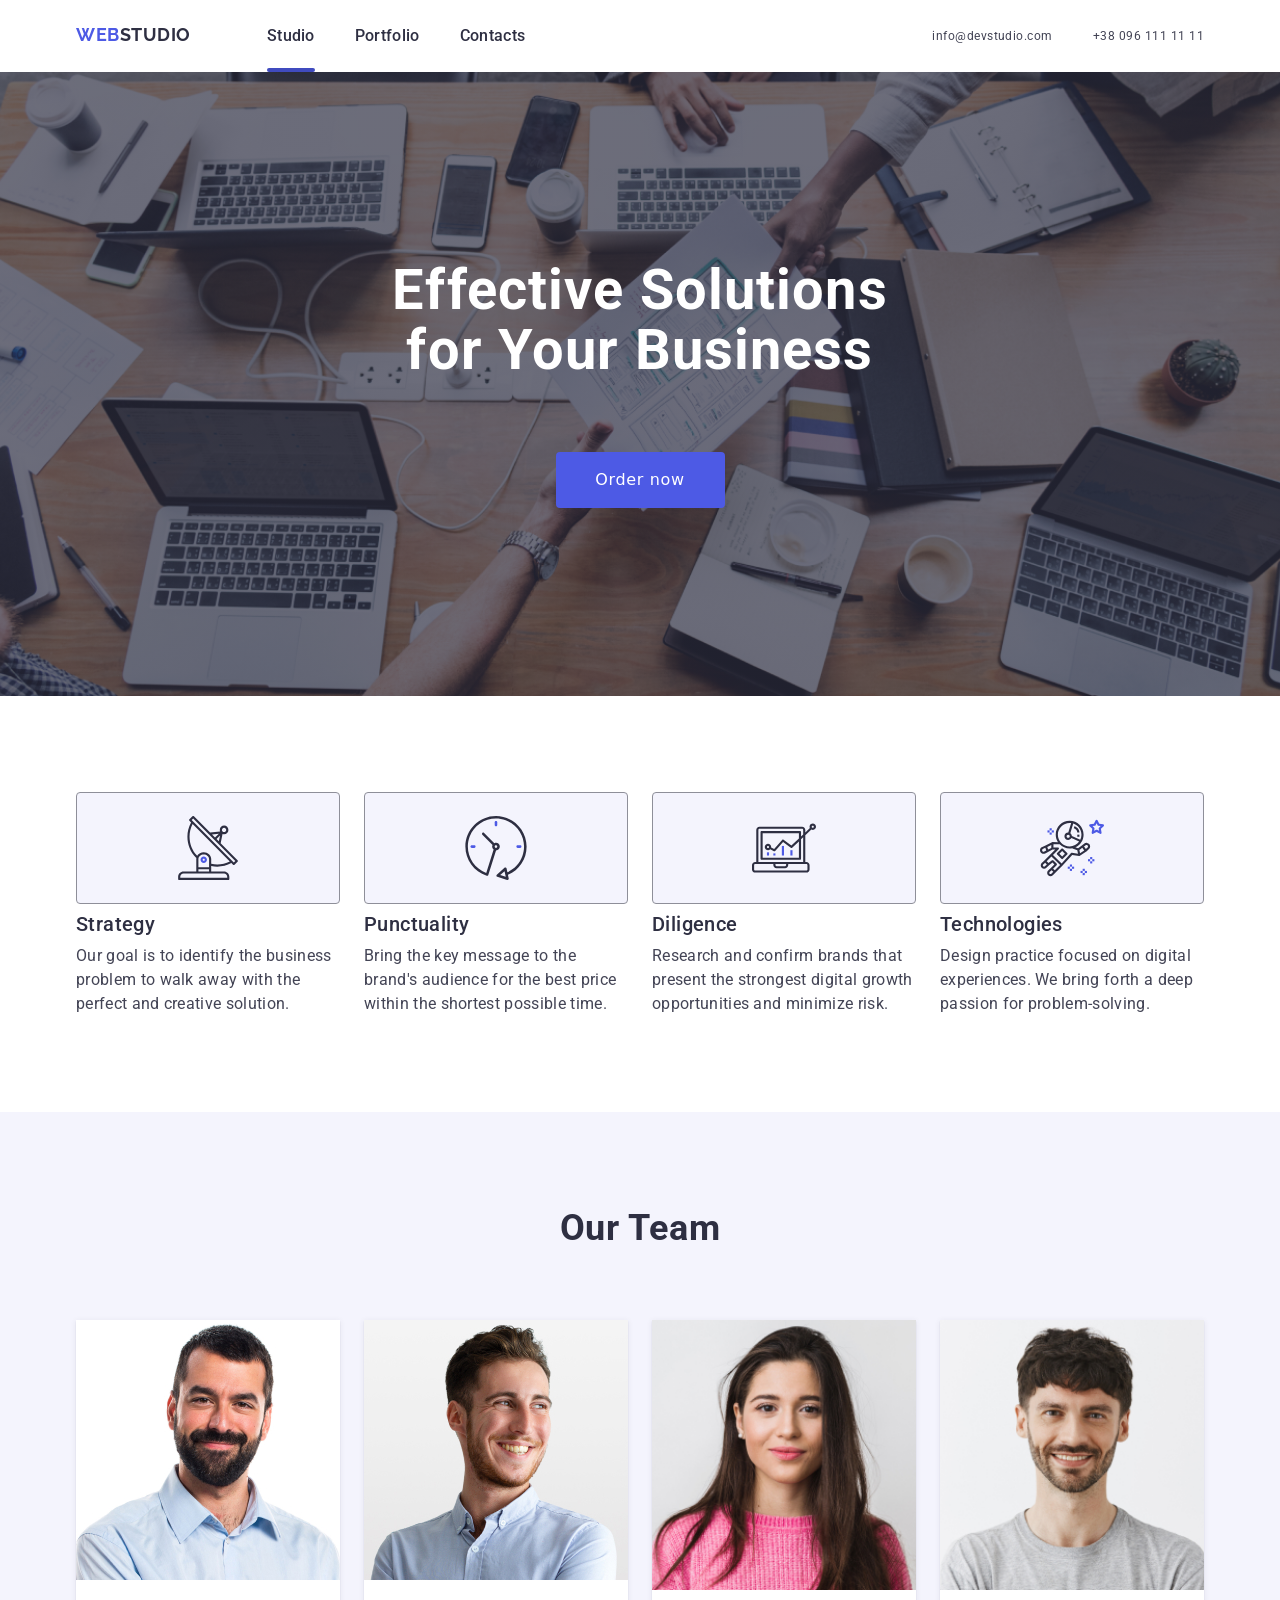
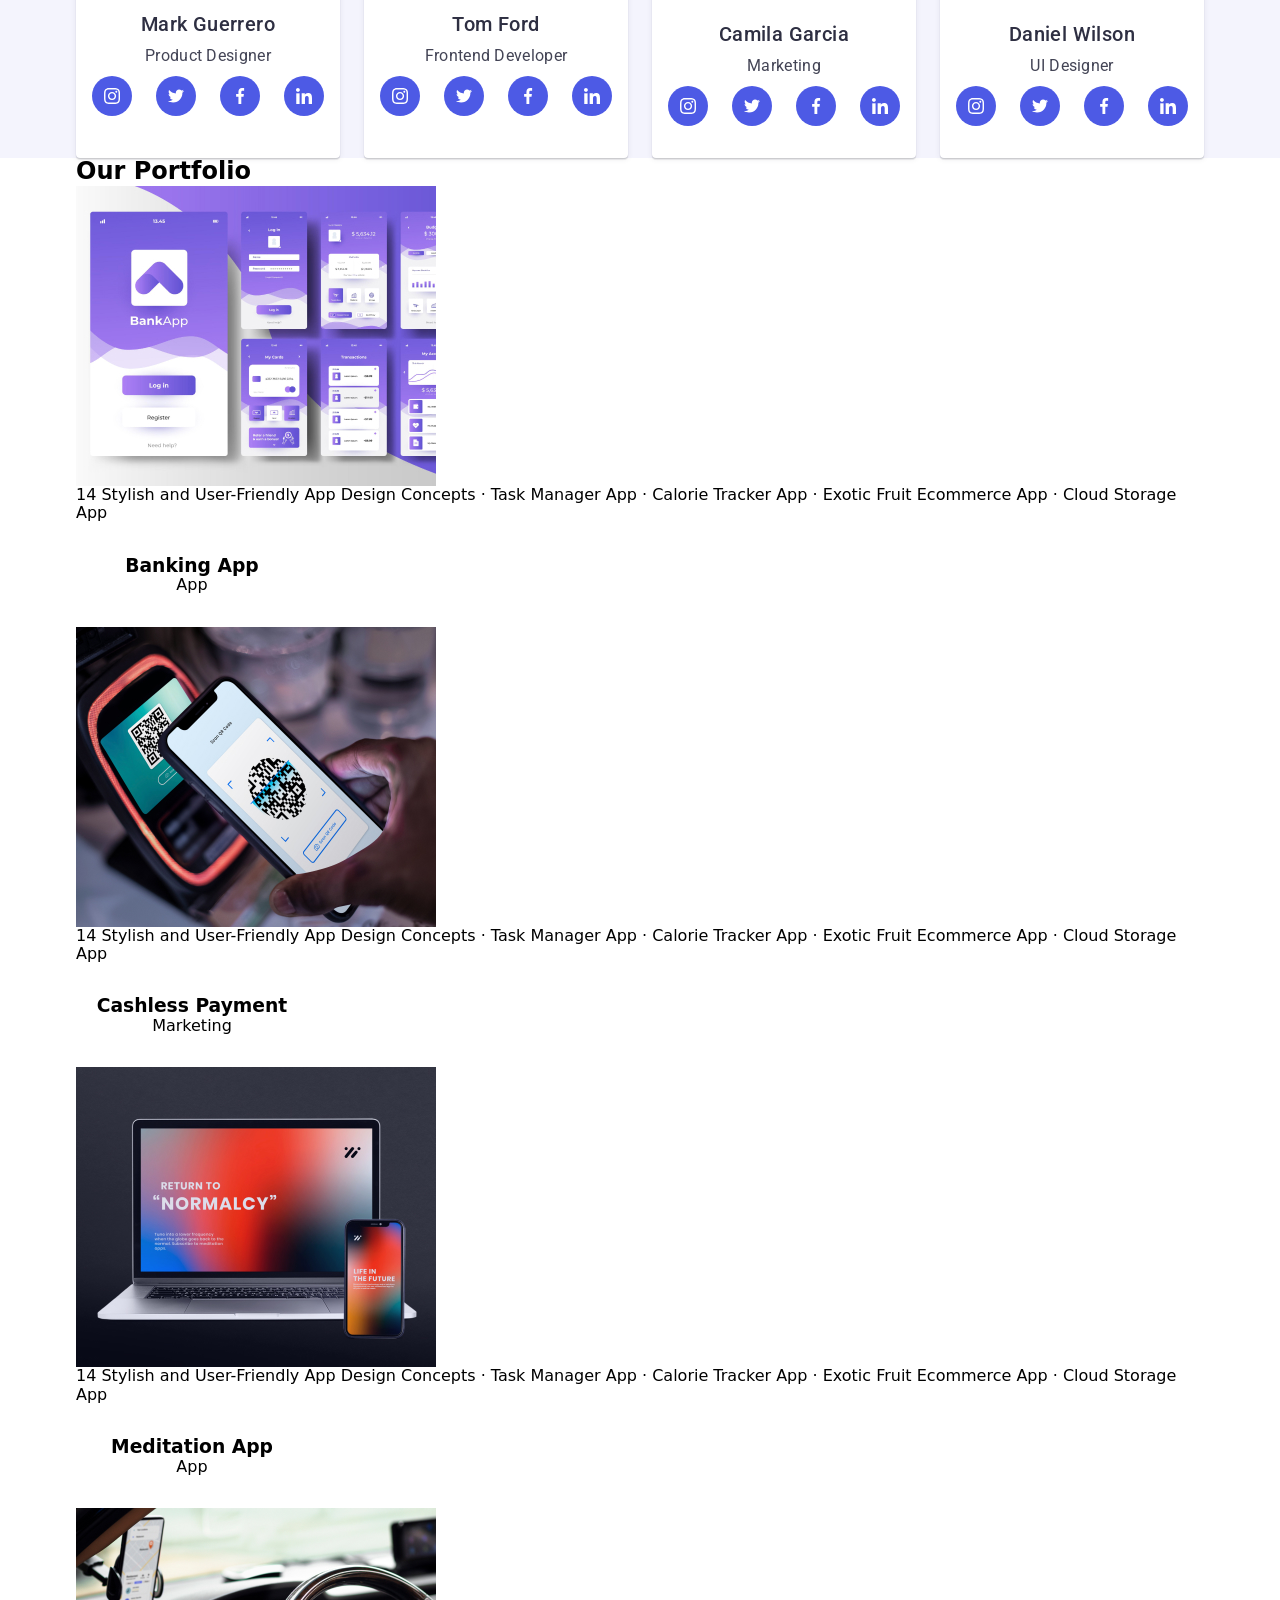
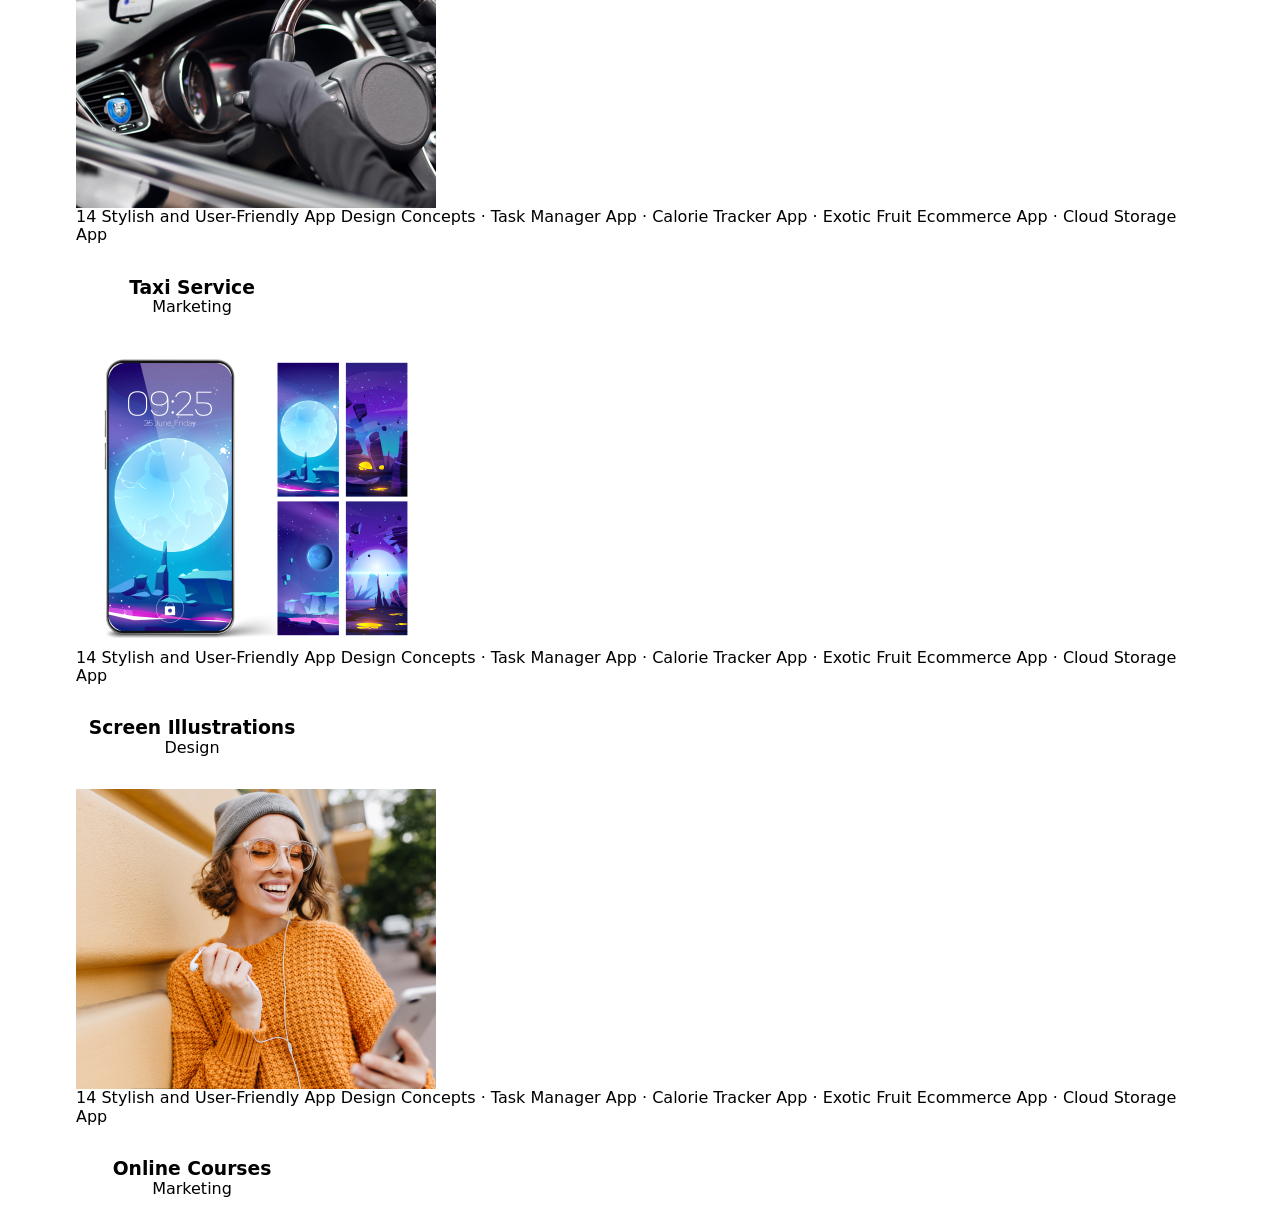
==== index.html @ 3ff7904d "progress" ====
<!DOCTYPE html>
<html lang="en">
  <head>
    <meta charset="UTF-8" />
    <meta http-equiv="X-UA-Compatible" content="IE=edge" />
    <meta name="viewport" content="width=device-width, initial-scale=1.0" />
    <link rel="preconnect" href="https://fonts.googleapis.com" />
    <link rel="preconnect" href="https://fonts.gstatic.com" crossorigin />
    <link
      href="https://fonts.googleapis.com/css2?family=Raleway:wght@700&family=Roboto:wght@400;500;700&display=swap"
      rel="stylesheet"
    />
    <link
      rel="stylesheet"
      href="https://cdnjs.cloudflare.com/ajax/libs/modern-normalize/2.0.0/modern-normalize.min.css"
      integrity="sha512-4xo8blKMVCiXpTaLzQSLSw3KFOVPWhm/TRtuPVc4WG6kUgjH6J03IBuG7JZPkcWMxJ5huwaBpOpnwYElP/m6wg=="
      crossorigin="anonymous"
      referrerpolicy="no-referrer"
    />
    <!-- Styles connect again -->
    <!-- <link rel="stylesheet" href="./css/styles.css" /> -->
    <link rel="stylesheet" href="./css/index.css" />
    <title>WebStudio</title>
  </head>
  <body>
    <!--Page's header-->

    <header class="page-header">
      <div class="container page-header-container">
        <nav class="page-nav">
          <a class="head-logo link" href="./index.html">WEB<span class="logo-head">Studio</span></a>
          <ul class="menu list">
            <li class="item"><a class="current-link link" href="./index.html">Studio</a></li>
            <li class="item text"><a class="link" href="">Portfolio</a></li>
            <li class="item"><a class="link" href="">Contacts</a></li>
          </ul>
        </nav>
        <button type="button" class="open-mobile-menu-btn" data-mobile-open>
          <svg
            class="open-mobile-menu-icon"
            width="24"
            height="24"
            aria-label="mobile menu open icon"
          >
            <use href="./images/icons/sprite.svg#icon-menu"></use>
          </svg>
        </button>
        <address class="head-address">
          <ul class="contact-list list">
            <li class="item">
              <a class="link" href="mailto:info@devstudio.com">info@devstudio.com</a>
            </li>
            <li class="item">
              <a class="link" href="tel:+380961111111">+38 096 111 11 11</a>
            </li>
          </ul>
        </address>
      </div>
    </header>

    <!-- Main-->

    <main class="main-info">
      <!--- ======================Hero & benetits section====================== -->

      <section class="hero section">
        <div class="container">
          <h1 class="hero-title">
            Effective Solutions<br />
            for Your Business
          </h1>
          <button class="hero-button button" type="button" data-modal-open>Order now</button>
        </div>
      </section>

      <!-- ======================Benefits section====================== -->

      <section class="benefits section">
        <div class="container">
          <h2 class="benefit-title visually-hidden">Benefits</h2>
          <ul class="benefits-list list">
            <li class="benefits-list-item">
              <div class="benefits-icon">
                <svg class="benefits-list-icon" width="64" height="64">
                  <use href="./images/icons/sprite.svg#icon-antenna"></use>
                </svg>
              </div>
              <h3 class="benefits-list-title">Strategy</h3>
              <p class="benefits-list-text">
                Our goal is to identify the business problem to walk away with the perfect and
                creative solution.
              </p>
            </li>
            <li class="benefits-list-item">
              <div class="benefits-icon">
                <svg class="benefits-list-icon" width="64" height="64">
                  <use href="./images/icons/sprite.svg#icon-clock"></use>
                </svg>
              </div>
              <h3 class="benefits-list-title">Punctuality</h3>
              <p class="benefits-list-text">
                Bring the key message to the brand's audience for the best price within the shortest
                possible time.
              </p>
            </li>
            <li class="benefits-list-item">
              <div class="benefits-icon">
                <svg class="benefits-list-icon" width="64" height="64">
                  <use href="./images/icons/sprite.svg#icon-diagram"></use>
                </svg>
              </div>
              <h3 class="benefits-list-title">Diligence</h3>
              <p class="benefits-list-text">
                Research and confirm brands that present the strongest digital growth opportunities
                and minimize risk.
              </p>
            </li>
            <li class="benefits-list-item">
              <div class="benefits-icon">
                <svg class="benefits-list-icon" width="64" height="64">
                  <use href="./images/icons/sprite.svg#icon-astronaut"></use>
                </svg>
              </div>
              <h3 class="benefits-list-title">Technologies</h3>
              <p class="benefits-list-text">
                Design practice focused on digital experiences. We bring forth a deep passion for
                problem-solving.
              </p>
            </li>
          </ul>
        </div>
      </section>

      <!-- ======================Team section====================== -->

      <section class="team section">
        <div class="container">
          <h2 class="team-title">Our Team</h2>
          <ul class="team-list list">
            <li class="team-member">
              <img
                class="member-picture"
                srcset="
                  ./images/employees/product-designer@1x.jpg 1x,
                  ./images/employees/product-designer@2x.jpg 2x
                "
                alt="Product Designer"
                width="264"
                height="260"
              />
              <div class="discription">
                <h3 class="team-members-name">Mark Guerrero</h3>
                <p class="team-member-text">Product Designer</p>
                <ul class="social-list list">
                  <li>
                    <a
                      href="#"
                      class="social-link link"
                      target="_blank"
                      rel="noopener noreferrer nofollow"
                      aria-label="link instagram"
                    >
                      <svg class="team-list-icon" width="16" height="16">
                        <use href="./images/icons/sprite.svg#icon-instagram"></use>
                      </svg>
                    </a>
                  </li>
                  <li>
                    <a
                      href="#"
                      class="social-link link"
                      target="_blank"
                      rel="noopener noreferrer nofollow"
                      aria-label="link instagram"
                    >
                      <svg class="team-list-icon" width="16" height="16">
                        <use href="./images/icons/sprite.svg#icon-twitter"></use>
                      </svg>
                    </a>
                  </li>
                  <li>
                    <a
                      href="#"
                      class="social-link link"
                      target="_blank"
                      rel="noopener noreferrer nofollow"
                      aria-label="link instagram"
                    >
                      <svg class="team-list-icon" width="16" height="16">
                        <use href="./images/icons/sprite.svg#icon-facebook"></use>
                      </svg>
                    </a>
                  </li>
                  <li>
                    <a
                      href="#"
                      class="social-link link"
                      target="_blank"
                      rel="noopener noreferrer nofollow"
                      aria-label="link instagram"
                    >
                      <svg class="team-list-icon" width="16" height="16">
                        <use href="./images/icons/sprite.svg#icon-linkedin"></use>
                      </svg>
                    </a>
                  </li>
                </ul>
              </div>
            </li>
            <li class="team-member">
              <img
                class="member-picture"
                srcset="
                  ./images/employees/frontend-developer@1x.jpg 1x,
                  ./images/employees/frontend-developer@2x.jpg 2x
                "
                alt="Frontend Developer"
                width="264"
                height="260"
              />
              <div class="discription">
                <h3 class="team-members-name">Tom Ford</h3>
                <p class="team-member-text">Frontend Developer</p>
                <ul class="social-list list">
                  <li>
                    <a
                      href="#"
                      class="social-link link"
                      target="_blank"
                      rel="noopener noreferrer nofollow"
                      aria-label="link instagram"
                    >
                      <svg class="team-list-icon" width="16" height="16">
                        <use href="./images/icons/sprite.svg#icon-instagram"></use>
                      </svg>
                    </a>
                  </li>
                  <li>
                    <a
                      href="#"
                      class="social-link link"
                      target="_blank"
                      rel="noopener noreferrer nofollow"
                      aria-label="link instagram"
                    >
                      <svg class="team-list-icon" width="16" height="16">
                        <use href="./images/icons/sprite.svg#icon-twitter"></use>
                      </svg>
                    </a>
                  </li>
                  <li>
                    <a
                      href="#"
                      class="social-link link"
                      target="_blank"
                      rel="noopener noreferrer nofollow"
                      aria-label="link instagram"
                    >
                      <svg class="team-list-icon" width="16" height="16">
                        <use href="./images/icons/sprite.svg#icon-facebook"></use>
                      </svg>
                    </a>
                  </li>
                  <li>
                    <a
                      href="#"
                      class="social-link link"
                      target="_blank"
                      rel="noopener noreferrer nofollow"
                      aria-label="link instagram"
                    >
                      <svg class="team-list-icon" width="16" height="16">
                        <use href="./images/icons/sprite.svg#icon-linkedin"></use>
                      </svg>
                    </a>
                  </li>
                </ul>
              </div>
            </li>
            <li class="team-member">
              <img
                class="member-picture"
                srcset="
                  ./images/employees/marketing@1x.jpg 1x,
                  ./images/employees/marketing@2x.jpg 2x
                "
                alt="Marketing"
                width="264"
                height="270"
              />
              <div class="discription">
                <h3 class="team-members-name">Camila Garcia</h3>
                <p class="team-member-text">Marketing</p>
                <ul class="social-list list">
                  <li>
                    <a
                      href="#"
                      class="social-link link"
                      target="_blank"
                      rel="noopener noreferrer nofollow"
                      aria-label="link instagram"
                    >
                      <svg class="team-list-icon" width="16" height="16">
                        <use href="./images/icons/sprite.svg#icon-instagram"></use>
                      </svg>
                    </a>
                  </li>
                  <li>
                    <a
                      href="#"
                      class="social-link link"
                      target="_blank"
                      rel="noopener noreferrer nofollow"
                      aria-label="link instagram"
                    >
                      <svg class="team-list-icon" width="16" height="16">
                        <use href="./images/icons/sprite.svg#icon-twitter"></use>
                      </svg>
                    </a>
                  </li>
                  <li>
                    <a
                      href="#"
                      class="social-link link"
                      target="_blank"
                      rel="noopener noreferrer nofollow"
                      aria-label="link instagram"
                    >
                      <svg class="team-list-icon" width="16" height="16">
                        <use href="./images/icons/sprite.svg#icon-facebook"></use>
                      </svg>
                    </a>
                  </li>
                  <li>
                    <a
                      href="#"
                      class="social-link link"
                      target="_blank"
                      rel="noopener noreferrer nofollow"
                      aria-label="link instagram"
                    >
                      <svg class="team-list-icon" width="16" height="16">
                        <use href="./images/icons/sprite.svg#icon-linkedin"></use>
                      </svg>
                    </a>
                  </li>
                </ul>
              </div>
            </li>
            <li class="team-member">
              <img
                class="member-picture"
                srcset="
                  ./images/employees/ui-designer@1x.jpg 1x,
                  ./images/employees/ui-designer@2x.jpg 2x
                "
                alt="UI Designer"
                width="264"
                height="270"
              />
              <div class="discription">
                <h3 class="team-members-name">Daniel Wilson</h3>
                <p class="team-member-text">UI Designer</p>
                <ul class="social-list list">
                  <li>
                    <a
                      href="#"
                      class="social-link link"
                      target="_blank"
                      rel="noopener noreferrer nofollow"
                      aria-label="link instagram"
                    >
                      <svg class="team-list-icon" width="16" height="16">
                        <use href="./images/icons/sprite.svg#icon-instagram"></use>
                      </svg>
                    </a>
                  </li>
                  <li>
                    <a
                      href="#"
                      class="social-link link"
                      target="_blank"
                      rel="noopener noreferrer nofollow"
                      aria-label="link instagram"
                    >
                      <svg class="team-list-icon" width="16" height="16">
                        <use href="./images/icons/sprite.svg#icon-twitter"></use>
                      </svg>
                    </a>
                  </li>
                  <li>
                    <a
                      href="#"
                      class="social-link link"
                      target="_blank"
                      rel="noopener noreferrer nofollow"
                      aria-label="link instagram"
                    >
                      <svg class="team-list-icon" width="16" height="16">
                        <use href="./images/icons/sprite.svg#icon-facebook"></use>
                      </svg>
                    </a>
                  </li>
                  <li>
                    <a
                      href="#"
                      class="social-link link"
                      target="_blank"
                      rel="noopener noreferrer nofollow"
                      aria-label="link instagram"
                    >
                      <svg class="team-list-icon" width="16" height="16">
                        <use href="./images/icons/sprite.svg#icon-linkedin"></use>
                      </svg>
                    </a>
                  </li>
                </ul>
              </div>
            </li>
          </ul>
        </div>
      </section>

      <!-- ======================Portfolio section====================== -->

      <section class="portfolio section">
        <div class="container">
          <h2 class="portfolio-title">Our Portfolio</h2>
          <ul class="portfolio-list list">
            <li class="portfolio-list-item">
              <div class="thumb-overlay">
                <img
                  class="portfolio-picture"
                  src="./images/services/banking-app.jpg"
                  srcset="
                    ./images/services/desktop/banking-app-desktop.jpg    360w,
                    ./images/services/desktop/banking-app-desktop@2x.jpg 720w,
                    ./images/services/tablet/banking-app-tablet.jpg      356w,
                    ./images/services/tablet/banking-app-tablet@2x.jpg   712w,
                    ./images/services/mobile/banking-app-mob.jpg         288w,
                    ./images/services/mobile/banking-app-mob@2x.jpg      576w
                  "
                  sizes="(min-width: 1158px) 360px, (min-width: 768px) 356px,  (max-width: 767px) 288px"
                  alt="Banking App"
                />
                <p class="overlay">
                  14 Stylish and User-Friendly App Design Concepts · Task Manager App · Calorie
                  Tracker App · Exotic Fruit Ecommerce App · Cloud Storage App
                </p>
              </div>
              <div class="discription">
                <h3 class="portfolio-name">Banking App</h3>
                <p class="portfolio-text">App</p>
              </div>
            </li>
            <li class="portfolio-list-item">
              <div class="thumb-overlay">
                <img
                  class="portfolio-picture"
                  src="./images/services/cashless-payment.jpg"
                  srcset="
                    ./images/services/desktop/cashless-payment-desktop.jpg    360w,
                    ./images/services/desktop/cashless-payment-desktop@2x.jpg 720w,
                    ./images/services/tablet/cashless-payment-tablet.jpg      356w,
                    ./images/services/tablet/cashless-payment-tablet@2x.jpg   712w,
                    ./images/services/mobile/cashless-payment-mob.jpg         288w,
                    ./images/services/mobile/cashless-payment-mob@2x.jpg      576w
                  "
                  sizes="(min-width: 1158px) 360px, (min-width: 768px) 356px,  (max-width: 767px) 288px"
                  alt="Cashless payment"
                />
                <p class="overlay">
                  14 Stylish and User-Friendly App Design Concepts · Task Manager App · Calorie
                  Tracker App · Exotic Fruit Ecommerce App · Cloud Storage App
                </p>
              </div>
              <div class="discription">
                <h3 class="portfolio-name">Cashless Payment</h3>
                <p class="portfolio-text">Marketing</p>
              </div>
            </li>
            <li class="portfolio-list-item">
              <div class="thumb-overlay">
                <img
                  class="portfolio-picture"
                  src="./images/services/meditation-app.jpg"
                  srcset="
                    ./images/services/desktop/meditation-app-desktop.jpg    360w,
                    ./images/services/desktop/meditation-app-desktop@2x.jpg 720w,
                    ./images/services/tablet/meditation-app-tablet.jpg      356w,
                    ./images/services/tablet/meditation-app-tablet@2x.jpg   712w,
                    ./images/services/mobile/meditation-app-mob.jpg         288w,
                    ./images/services/mobile/meditation-app-mob@2x.jpg      576w
                  "
                  sizes="(min-width: 1158px) 360px, (min-width: 768px) 356px,  (max-width: 767px) 288px"
                  alt="Meditation App"
                />
                <p class="overlay">
                  14 Stylish and User-Friendly App Design Concepts · Task Manager App · Calorie
                  Tracker App · Exotic Fruit Ecommerce App · Cloud Storage App
                </p>
              </div>
              <div class="discription">
                <h3 class="portfolio-name">Meditation App</h3>
                <p class="portfolio-text">App</p>
              </div>
            </li>
            <li class="portfolio-list-item">
              <div class="thumb-overlay">
                <img
                  class="portfolio-picture"
                  src="./images/services/taxi-service.jpg"
                  srcset="
                    ./images/services/desktop/taxi-service-desktop.jpg    360w,
                    ./images/services/desktop/taxi-service-desktop@2x.jpg 720w,
                    ./images/services/tablet/taxi-service-tablet.jpg      356w,
                    ./images/services/tablet/taxi-service-tablet@2x.jpg   712w,
                    ./images/services/mobile/taxi-service-mob.jpg         288w,
                    ./images/services/mobile/taxi-service-mob@2x.jpg      576w
                  "
                  sizes="(min-width: 1158px) 360px, (min-width: 768px) 356px,  (max-width: 767px) 288px"
                  alt="Taxi service"
                />
                <p class="overlay">
                  14 Stylish and User-Friendly App Design Concepts · Task Manager App · Calorie
                  Tracker App · Exotic Fruit Ecommerce App · Cloud Storage App
                </p>
              </div>
              <div class="discription">
                <h3 class="portfolio-name">Taxi Service</h3>
                <p class="portfolio-text">Marketing</p>
              </div>
            </li>
            <li class="portfolio-list-item">
              <div class="thumb-overlay">
                <img
                  class="portfolio-picture"
                  src="./images/services/screen-illustration.jpg"
                  srcset="
                    ./images/services/desktop/screen-illustration-desktop.jpg    360w,
                    ./images/services/desktop/screen-illustration-desktop@2x.jpg 720w,
                    ./images/services/tablet/screen-illustration-tablet.jpg      356w,
                    ./images/services/tablet/screen-illustration-tablet@2x.jpg   712w,
                    ./images/services/mobile/screen-illustration-mob.jpg         288w,
                    ./images/services/mobile/screen-illustration-mob@2x.jpg      576w
                  "
                  sizes="(min-width: 1158px) 360px, (min-width: 768px) 356px,  (max-width: 767px) 288px"
                  alt="Screen illustration"
                />
                <p class="overlay">
                  14 Stylish and User-Friendly App Design Concepts · Task Manager App · Calorie
                  Tracker App · Exotic Fruit Ecommerce App · Cloud Storage App
                </p>
              </div>
              <div class="discription">
                <h3 class="portfolio-name">Screen Illustrations</h3>
                <p class="portfolio-text">Design</p>
              </div>
            </li>
            <li class="portfolio-list-item">
              <div class="thumb-overlay">
                <img
                  class="portfolio-picture"
                  src="./images/services/online-courses.jpg"
                  srcset="
                    ./images/services/desktop/online-courses-desktop.jpg    360w,
                    ./images/services/desktop/online-courses-desktop@2x.jpg 720w,
                    ./images/services/tablet/online-courses-tablet.jpg      356w,
                    ./images/services/tablet/online-courses-tablet@2x.jpg   712w,
                    ./images/services/mobile/online-courses-mob.jpg         288w,
                    ./images/services/mobile/online-courses-mob@2x.jpg      576w
                  "
                  sizes="(min-width: 1158px) 360px, (min-width: 768px) 356px,  (max-width: 767px) 288px"
                  alt="Online courses"
                />
                <p class="overlay">
                  14 Stylish and User-Friendly App Design Concepts · Task Manager App · Calorie
                  Tracker App · Exotic Fruit Ecommerce App · Cloud Storage App
                </p>
              </div>
              <div class="discription">
                <h3 class="portfolio-name">Online Courses</h3>
                <p class="portfolio-text">Marketing</p>
              </div>
            </li>
          </ul>
        </div>
      </section>
    </main>

    <!-- ====================== Footer ======================-->
    <!-- 
    <footer class="page-footer">
      <div class="container">
        <div class="footer-container">
          <div class="footer-info">
            <a class="foot-logo link" href="./index.html"
              >WEB<span class="logo-part">Studio</span></a
            >
            <p class="foot-text">
              Increase the flow of customers and sales for your business with digital marketing &
              growth solutions.
            </p>
          </div>
          <div class="social-footer">
            <h2 class="social-footer-titel">Social media</h2>
            <ul class="social-list-footer list">
              <li>
                <a
                  href="#"
                  class="social-link link"
                  target="_blank"
                  rel="noopener noreferrer nofollow"
                  aria-label="link instagram"
                >
                  <svg class="team-list-icon" width="24" height="24">
                    <use href="./images/icons/sprite.svg#icon-instagram"></use>
                  </svg>
                </a>
              </li>
              <li>
                <a
                  href="#"
                  class="social-link link"
                  target="_blank"
                  rel="noopener noreferrer nofollow"
                  aria-label="link instagram"
                >
                  <svg class="team-list-icon" width="24" height="24">
                    <use href="./images/icons/sprite.svg#icon-twitter"></use>
                  </svg>
                </a>
              </li>
              <li>
                <a
                  href="#"
                  class="social-link link"
                  target="_blank"
                  rel="noopener noreferrer nofollow"
                  aria-label="link instagram"
                >
                  <svg class="team-list-icon" width="24" height="24">
                    <use href="./images/icons/sprite.svg#icon-facebook"></use>
                  </svg>
                </a>
              </li>
              <li>
                <a
                  href="#"
                  class="social-link link"
                  target="_blank"
                  rel="noopener noreferrer nofollow"
                  aria-label="link instagram"
                >
                  <svg class="team-list-icon" width="24" height="24">
                    <use href="./images/icons/sprite.svg#icon-linkedin"></use>
                  </svg>
                </a>
              </li>
            </ul>
          </div>
          <div class="subscribe-footer">
            <form action="javascript:void(0);" autocomplete="off">
              <label class="social-footer-label" for="footer-mail"> Subscribe </label>
              <div class="subscribe-footer-container">
                <input class="subscribe-input" type="email" id="footer-mail" placeholder="E-mail" />
                <button class="subscribe-button button" type="button">
                  Subscribe
                  <svg class="icon-send" width="24px" height="24px">
                    <use href="./images/icons/sprite.svg#send"></use>
                  </svg>
                </button>
              </div>
            </form>
          </div>
        </div>
      </div>
    </footer>
     -->

    <!-- ======================BACKDROP MODAL====================== -->
    <!--     
    <div class="backdrop is-hidden" data-modal>
      <div class="modal">
        <button class="button button-modal-close" data-modal-close>
          <svg class="icon-close" width="8px" height="8px" aria-label="close model icon">
            <use href="./images/icons/sprite.svg#icon-close"></use>
          </svg>
        </button>
         
        <form class="modal-form" autocomplete="off">
          <p class="modal-title">Leave your contacts and we will call you back</p>
          <div class="form-field">
            <label class="form-label" for="user_name">Name</label>
            <div class="input-wrapp">
              <input
                class="form-input"
                type="text"
                name="name"
                id="user_name"
                pattern="[a-zA-Zа-яА-ЯіІїЇєЄґҐ']+"
                title="Name must contain only letters"
                required
              />
              <svg class="form-icon" width="18" height="18" aria-label="input icon">
                <use href="./images/icons/sprite.svg#icon-person"></use>
              </svg>
            </div>
          </div>
          <div class="form-field">
            <label class="form-label" for="user_phone">Phone</label>
            <div class="input-wrapp">
              <input
                class="form-input"
                type="tel"
                name="tel"
                id="user_phone"
                pattern="[0-9]{3}-[0-9]{3}-[0-9]{2}-[0-9]{2}"
                title="Phone must contain only numbers"
                required
              />
              <svg class="form-icon" width="18" height="18" aria-label="input icon">
                <use href="./images/icons/sprite.svg#icon-phone"></use>
              </svg>
            </div>
          </div>
          <div class="form-field">
            <label class="form-label" for="mail">Email</label>
            <div class="input-wrapp">
              <input class="form-input" type="email" name="mail" id="mail" required />
              <svg class="form-icon" width="18" height="18" aria-label="input icon">
                <use href="./images/icons/sprite.svg#icon-email"></use>
              </svg>
            </div>
          </div>
          <div class="form-field comment-field">
            <label class="form-label" for="comment">Comment</label>
            <textarea
              class="form-input form-comment"
              name="comment"
              id="comment"
              placeholder="Text input"
            ></textarea>
          </div>
          <div class="form-policy-checkbox">
            <input
              class="real-policy-checkbox visually-hidden"
              type="checkbox"
              name="policy"
              id="chek-policy"
              value="true"
              required
            />
            <label class="policy-label" for="chek-policy">
              <span class="policy-own-chekbox">
                <svg class="policy-check" width="10" height="8" aria-label="policy check mark">
                  <use href="./images/icons/sprite.svg#icon-checked"></use>
                </svg>
              </span>
              I accept the terms and conditions of the
              <a href="#" class="policy-link link">Privacy Policy</a>
            </label>
          </div>
          <button class="form-button" type="submit">Send</button>
        </form>
      </div>
    </div> -->
    <!-- ====================== MOBILE MENU ====================== -->
    <div class="mobile-menu is-hidden" data-mobile>
      <button type="button" class="mobile-menu-close-btn" data-mobile-close>
        <svg
          class="mobile-menu-close-icon"
          width="8"
          height="8"
          aria-label="mobile menu close icon"
        >
          <use href="./images/icons/sprite.svg#icon-close"></use>
        </svg>
      </button>
      <div class="mobile-list-link">
        <ul class="mobile-menu-list list">
          <li class="item"><a class="current-link link" href="./index.html">Studio</a></li>
          <li class="item"><a class="link" href="">Portfolio</a></li>
          <li class="item"><a class="link" href="">Contacts</a></li>
        </ul>
      </div>
      <div class="mobile-list-contact">
        <address class="mobile-menu-address">
          <ul class="contact-list list">
            <li class="item">
              <a class="link" href="mailto:info@devstudio.com">info@devstudio.com</a>
            </li>
            <li class="item">
              <a class="link" href="tel:+380961111111">+38 096 111 11 11</a>
            </li>
          </ul>
        </address>
        <div class="mobile-social-link">
          <ul class="mobile-social-list list">
            <li>
              <a
                href="#"
                class="social-link link"
                target="_blank"
                rel="noopener noreferrer nofollow"
                aria-label="link instagram"
              >
                <svg class="mobile-list-icon" width="16" height="16">
                  <use href="./images/icons/sprite.svg#icon-instagram"></use>
                </svg>
              </a>
            </li>
            <li>
              <a
                href="#"
                class="social-link link"
                target="_blank"
                rel="noopener noreferrer nofollow"
                aria-label="link instagram"
              >
                <svg class="mobile-list-icon" width="16" height="16">
                  <use href="./images/icons/sprite.svg#icon-twitter"></use>
                </svg>
              </a>
            </li>
            <li>
              <a
                href="#"
                class="social-link link"
                target="_blank"
                rel="noopener noreferrer nofollow"
                aria-label="link instagram"
              >
                <svg class="mobile-list-icon" width="16" height="16">
                  <use href="./images/icons/sprite.svg#icon-facebook"></use>
                </svg>
              </a>
            </li>
            <li>
              <a
                href="#"
                class="social-link link"
                target="_blank"
                rel="noopener noreferrer nofollow"
                aria-label="link instagram"
              >
                <svg class="mobile-list-icon" width="16" height="16">
                  <use href="./images/icons/sprite.svg#icon-linkedin"></use>
                </svg>
              </a>
            </li>
          </ul>
        </div>
      </div>
    </div>
    <!-- script -->
    <!-- <script src="./js/modal.js"></script> -->
    <script src="./js/mobile_menu.js"></script>
  </body>
</html>
---- css/styles.css ----
/* 

.portfolio {
  margin-top: 120px;
}

.portfolio-title {
  padding-bottom: 72px;
  text-align: center;
  font-size: 36px;
  line-height: 1.11;
  letter-spacing: 0.02em;
  text-transform: capitalize;
  color: var(--team-title-color);
}

.portfolio-list {
  display: flex;
  flex-wrap: wrap;
  column-gap: 24px;
  row-gap: 48px;
}

.portfolio-list-item .discription {
  padding-top: 32px;
  padding-bottom: 32px;
  padding-left: 16px;
  border: 1px solid #e7e9fc;
  border-top: none;
}

.portfolio-name {
  font-weight: 500;
  font-size: 20px;
  line-height: 1.2;
  letter-spacing: 0.02em;
  color: var(--team-portfolio-text-color); 
  padding-bottom: 8px;
}
.portfolio-text {
  line-height: 1.5;
  letter-spacing: 0.02em;
}


.thumb-overlay {
  position: relative;
  overflow: hidden;
}
.overlay {
  position: absolute;
  top: 0;
  left: 0;
  width: 100%;
  height: 100%;
  color: #f4f4fd;
  font-family: Roboto;
  font-size: 16px;
  line-height: 1.5;
  letter-spacing: 0.02em;
  font-style: normal;
  font-weight: 400;
  padding: 40px 32px 164px 32px;

  background-color: #4d5ae5;

  transform: translateY(100%);
  transition: transform 250ms cubic-bezier(0.4, 0, 0.2, 1);
}

.thumb-overlay:hover .overlay,
.thumb-overlay:focus .overlay {
  transform: translateY(0%);
}



.page-footer {
  background-color: var(--page-footer-bgcolor); 
  margin-top: 120px;
  display: flex;
}

.footer-container {
  display: flex;
  padding-top: 100px;
  padding-bottom: 100px;
  justify-content: space-between;
  flex-wrap: wrap;
}

.foot-logo {
  display: inline-block;
  font-family: var(--logo-font-family); 
  font-weight: 700;
  text-transform: uppercase;
  line-height: 1.17;
  letter-spacing: 0.03em;
  font-size: 18px;
  color: var(--logo-color); 
  padding-bottom: 16px;
  transition: color 250ms cubic-bezier(0.4, 0, 0.2, 1);
}
.foot-logo:hover,
.foot-logo:focus {
  color: #404bbf;
}
.logo-part {
  color: var(--foot-logo-part-color); 
}
.foot-text {
  letter-spacing: 0.02em;
  color: var(--foot-text-color); 
  line-height: 1.5;
  max-width: 264px;
}

.social-footer {
  padding-right: 80px;
}
.footer-info {
  padding-right: 120px;
}

.social-footer-titel {
  color: #fff;
  font-family: Roboto;
  font-size: 16px;
  font-style: normal;
  font-weight: 500;
  line-height: 1.5;
  letter-spacing: 0.02em;
}

.social-list-footer {
  display: flex;
  column-gap: 16px;
  margin-top: 16px;
}

.social-list-footer .social-link:hover,
.social-list-footer .social-link:focus {
  background-color: #31d0aa;
}

.social-footer-label {
  display: block;
  color: #fff;
  font-family: Roboto;
  font-size: 16px;
  font-style: normal;
  font-weight: 500;
  line-height: 1.5;
  letter-spacing: 0.02em;
}

.subscribe-footer-container {
  display: flex;
  align-items: baseline;
  flex-wrap: wrap;
}

.subscribe-input {
  width: 264px;
  height: 40px;

  font-family: Roboto;
  font-size: 12px;
  font-style: normal;
  font-weight: 400;
  line-height: 2;
  letter-spacing: 0.04em;

  color: #fff;
  background-color: inherit;
  border: 1px solid #e7e9fc;
  border-radius: 4px;
  margin-top: 16px;
  margin-right: 24px;
  padding-left: 16px;
}

.subscribe-input::placeholder {
  color: white;
}

.subscribe-button {
  position: relative;
  display: inline-flex;
  align-items: center;
  color: var(--hero-button-text-color);
  background-color: var(--hero-button-bgcolor);
  border-radius: 4px;
  padding: 8px 64px 8px 24px;
  border: none;
  gap: 16px;

  font-family: Roboto;
  font-size: 16px;
  font-style: normal;
  font-weight: 500;
  line-height: 1.5;
  letter-spacing: 0.04em;
  text-align: center;
  transition: background-color 250ms cubic-bezier(0.4, 0, 0.2, 1);
}

.subscribe-button:hover,
.subscribe-button:focus {
  background-color: var(--hero-button-hover-bgcolor); 
}

.icon-send {
  position: absolute;
  right: 24px;
  fill: #fff;
}


.backdrop {
  position: fixed;
  top: 0;
  left: 0;
  width: 100%;
  height: 100%;

  background-color: rgba(46, 47, 66, 0.4);
  z-index: 1000;

  opacity: 1;
  transition: opacity var(--timing), visibility var(--timing);
}

.backdrop.is-hidden {
  opacity: 0;
  visibility: hidden;
  pointer-events: none;
}

.modal {
  position: absolute;
  top: 50%;
  left: 50%;
  transform: translate(-50%, -50%);

  width: 408px;
  min-height: 584px;
  background-color: #fcfcfc;
  border-radius: 4px;

  opacity: 1;
  transition: transform var(--timing), opacity var(--timing);
}

.button-modal-close {
  position: absolute;
  top: 24px;
  right: 24px;
  width: 24px;
  height: 24px;
  padding: 0;
  margin: 0;
  border-radius: 50%;
  border: 1px solid rgba(0, 0, 0, 0.1);
  background-color: #e7e9fc;
  transition: background-color var(--timing);
}

.icon-close {
  position: absolute;
  top: 50%;
  left: 50%;
  transform: translate(-50%, -50%);
  fill: #2e2f42;
  transition: fill var(--timing);
}

.button-modal-close:hover,
.button-modal-close:focus {
  background-color: #404bbf;
}

.button-modal-close:hover .icon-close,
.button-modal-close:focus .icon-close {
  fill: #fff;
}

.modal-form {
  padding: 72px 24px 24px 24px;
}
.modal-title {
  margin-bottom: 16px;
  font-family: Roboto;
  font-size: 16px;
  font-style: normal;
  font-weight: 500;
  line-height: 1.5;
  letter-spacing: 0.02em;
  color: #2e2f42;
  text-align: center;
}

.form-field {
  max-width: 360px;
  margin-top: 0;
  margin-bottom: 8px;
  font-weight: 400;
  font-size: 12px;
  line-height: 1.2;
  text-align: left;
  letter-spacing: 0.01em;
}

.form-label {
  display: block;
  margin-bottom: 4px;
  font-family: Roboto;
  font-size: 12px;
  font-style: normal;
  font-weight: 400;
  line-height: 1.2;
  letter-spacing: 0.48px;
  transition: color var(--timing);
  color: #8e8f99;
}

.form-input {
  width: 100%;
  height: 40px;
  padding-top: 11px;
  padding-bottom: 11px;
  padding-left: 38px;
  border-radius: 4px;
  border: 1px solid rgba(46, 47, 66, 0.4);
  transition: border-color var(--timing);
  outline: none;
}

.form-input:focus {
  border-color: #4d5ae5;
}

.form-comment {
  padding-top: 8px;
  padding-bottom: 8px;
  padding-left: 16px;
  padding-right: 16px;
  width: 100%;
  height: 120px;
  border: 1px solid rgba(46, 47, 66, 0.4);
  border-radius: 4px;
  resize: none;
  outline: none;
  transition: border-color var(--timing);
}
.form-comment:focus {
  border-color: #4d5ae5;
}

.form-comment::placeholder {
  font-family: Roboto;
  font-size: 12px;
  font-style: normal;
  font-weight: 400;
  line-height: 1.2;
  letter-spacing: 0.01em;
  color: rgba(117, 117, 117, 0.5);
}

.comment-field {
  margin-bottom: 16px;
}

.input-wrapp {
  position: relative;
}
.form-icon {
  position: absolute;
  top: 50%;
  transform: translateY(-50%);
  left: 16px;
  fill: #000000;
  transition: fill var(--timing);
}

.form-input:focus + .form-icon {
  fill: #4d5ae5;
}
.form-policy-checkbox {
  margin-bottom: 24px;
}
.policy-own-chekbox {
  display: inline-flex;
  align-items: center;
  justify-content: center;
  width: 16px;
  height: 16px;
  border: 1px solid #2e2f42;
  border-radius: 2px;
  cursor: pointer;
  fill: transparent;
  transition: background-color var(--timing), border var(--timing), fill var(--timing);
}

.policy-label {
  color: #8e8f99;
  font-family: Roboto;
  font-size: 12px;
  font-style: normal;
  font-weight: 400;
  line-height: 1.16;
  letter-spacing: 0.04em;
}
.policy-link {
  line-height: 1.33;
  text-decoration: underline;
}
.real-policy-checkbox:checked + .policy-label > .policy-own-chekbox {
  background-color: #4d5ae5;
  border: none;
  fill: #f4f4fd;
}

.real-policy-checkbox:focus + .policy-label > .policy-own-chekbox {
  outline: 2px solid #4d5ae5;
}

.form-button {
  display: block;
  margin-right: auto;
  margin-left: auto;
  width: 169px;
  height: 56px;
  padding: 16px 32px;
  border: none;
  border-radius: 4px;

  background-color: #4d5ae5;
  color: #fff;
  font-size: 16px;
  font-weight: 500;
  line-height: 1.5;
  letter-spacing: 0.04em;

  cursor: pointer;
  box-shadow: 0px 4px 4px 0px rgba(0, 0, 0, 0.15);
  transition: background-color var(--timing), box-shadow var(--timing);
}

.form-button:hover,
.form-button:focus,
.form-button:active {
  background-color: #188ce8;
} */
---- css/index.css ----
/* UTILS */
@import './utils/visually-hidden.css';
@import './utils/variables.css';

/* BASE */
@import './base/common.css';
@import './base/container.css';
@import './base/section.css';

/* LAYOUT */
@import './layout/header.css';
@import './layout/hero.css';
@import './layout/benefits.css';
@import './layout/team.css';
@import './layout/portfolio.css';
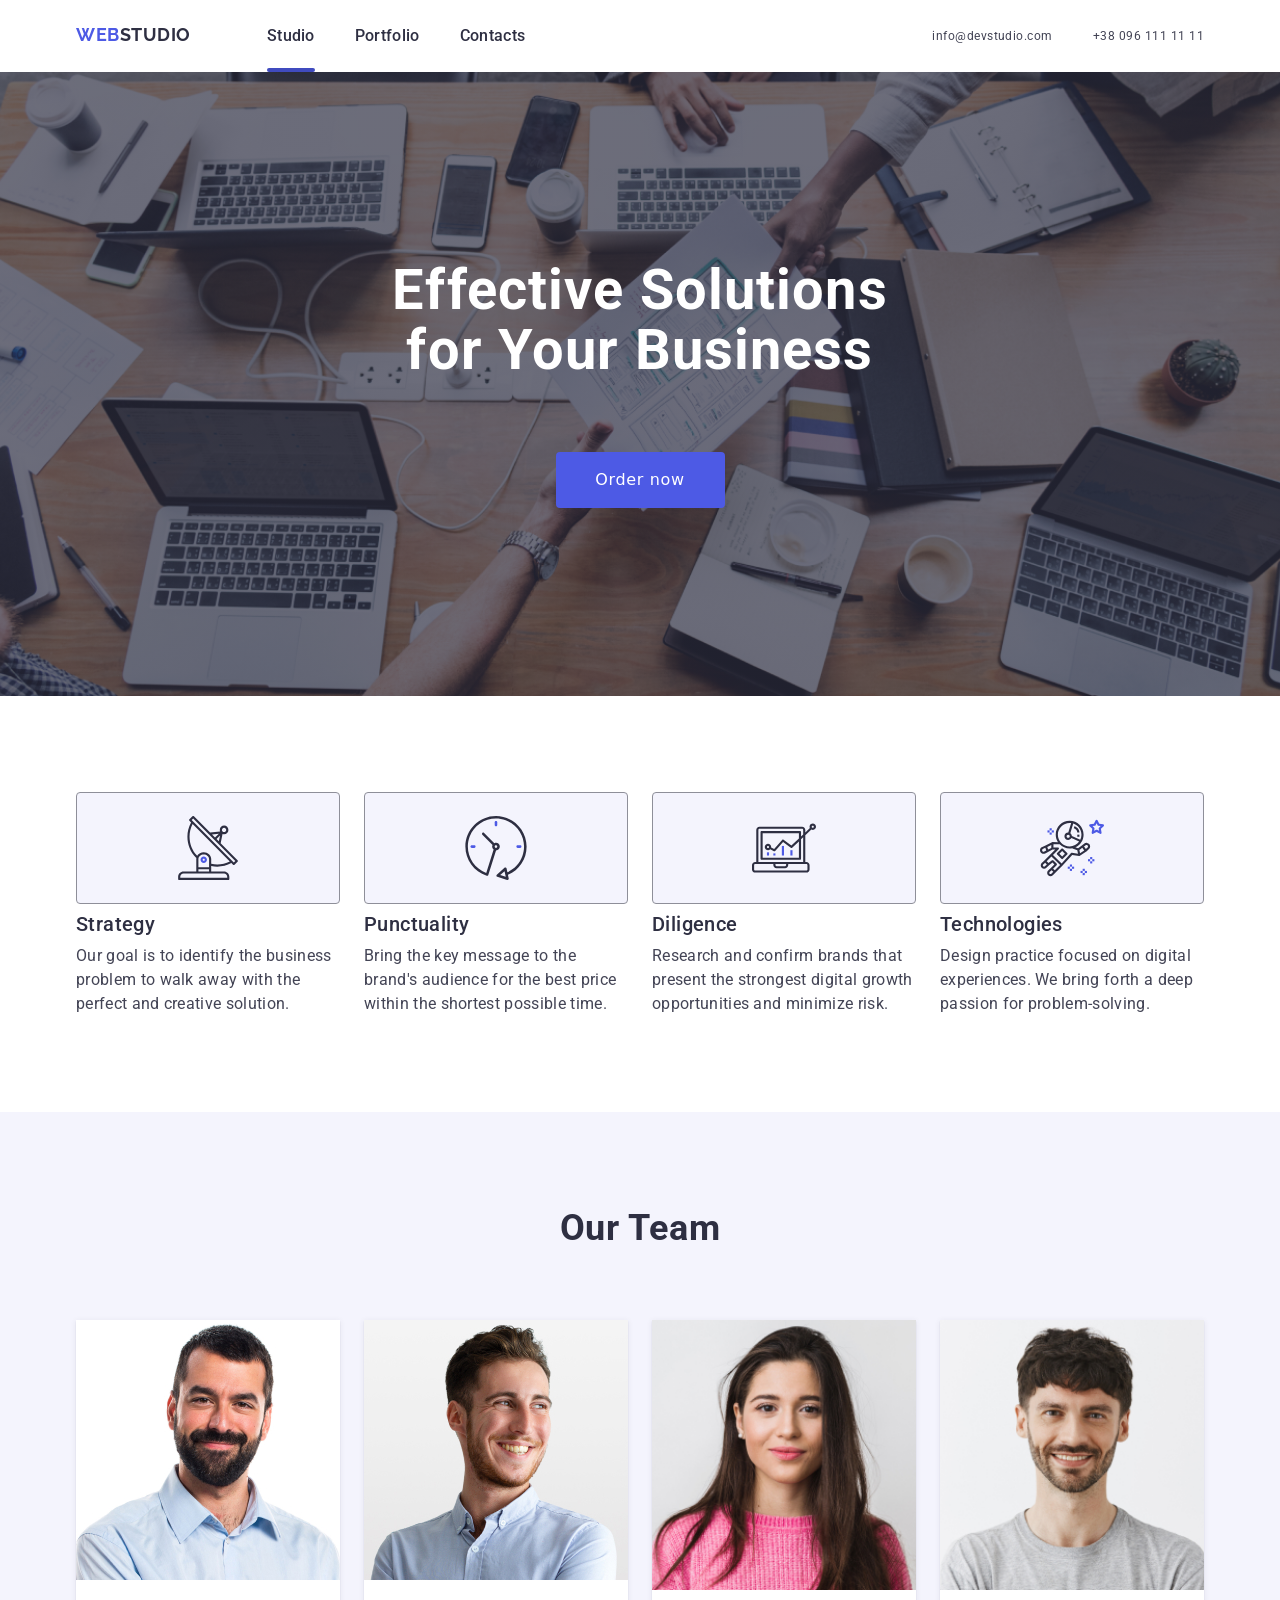
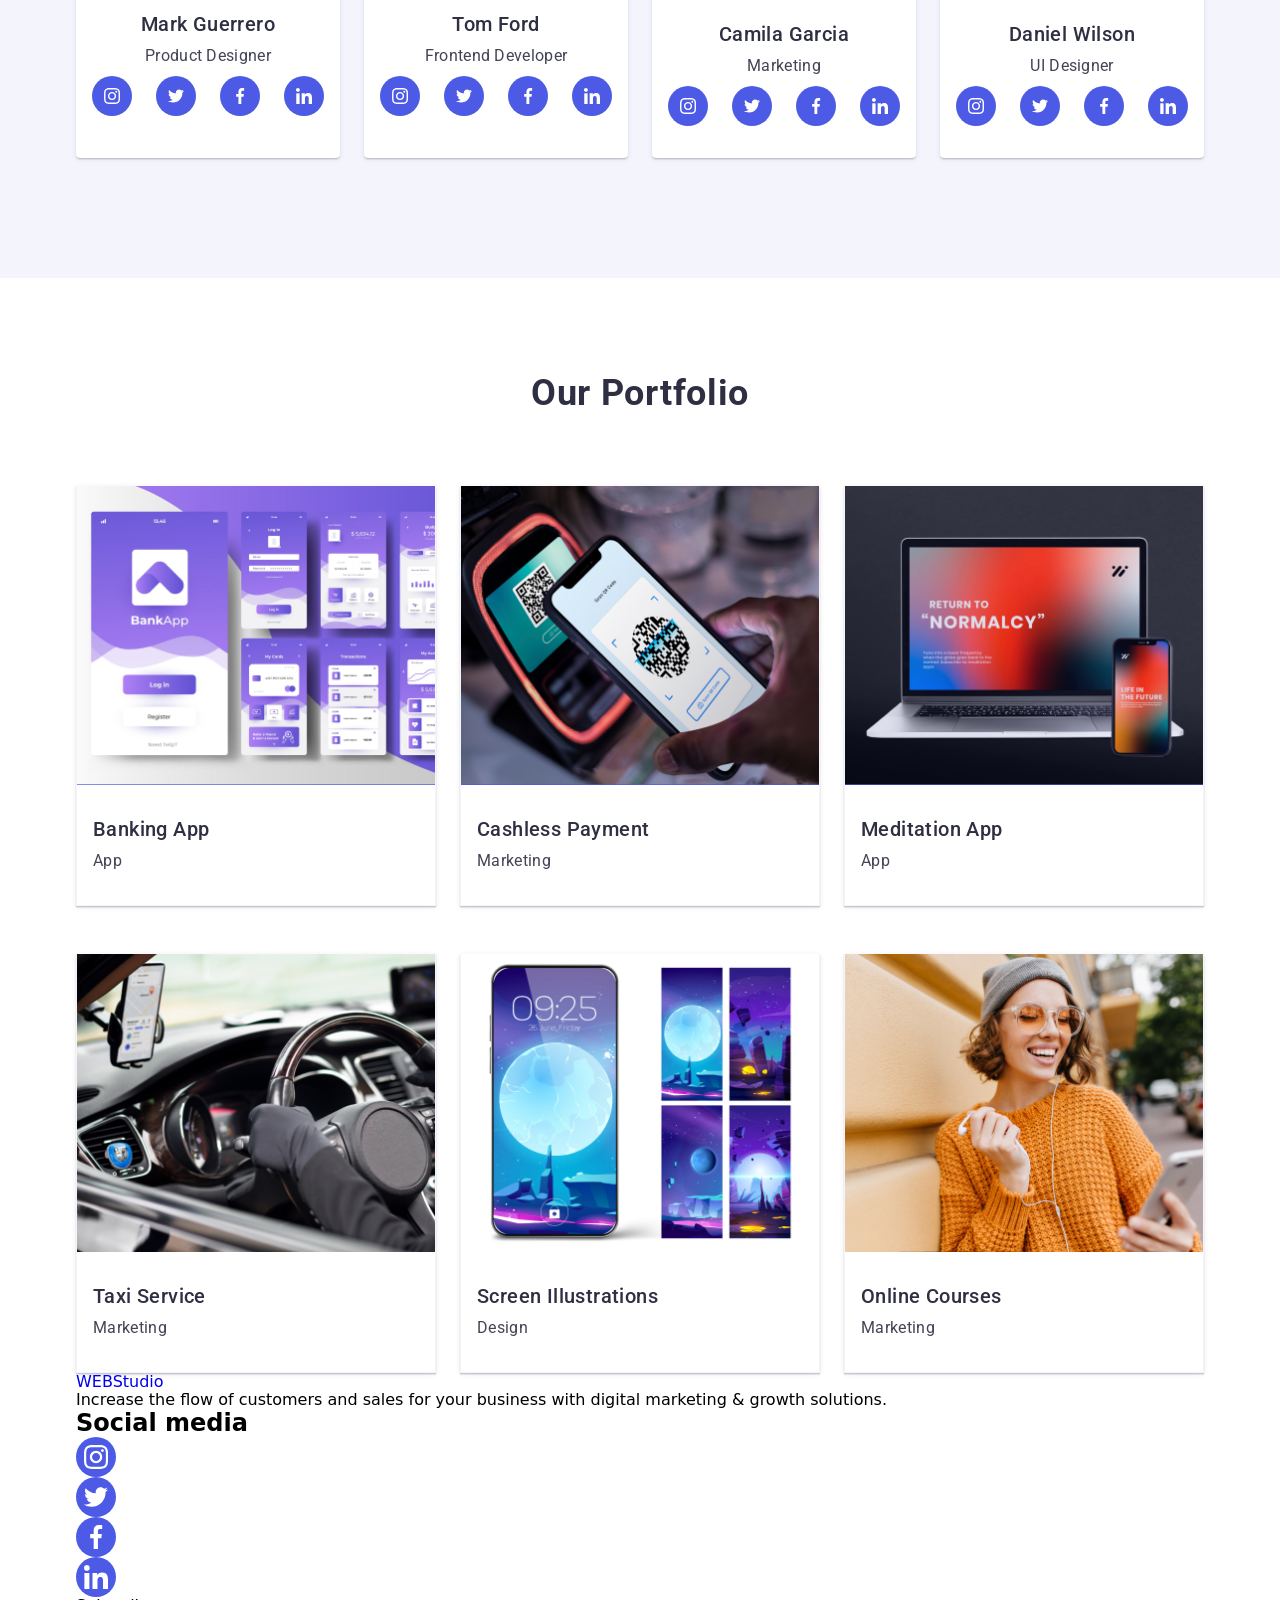
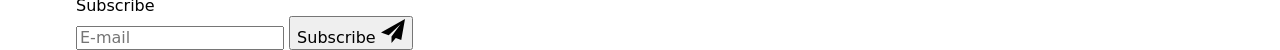
==== commit bb9ae030: "progress" ====
--- a/index.html
+++ b/index.html
@@ -589,7 +589,7 @@
     </main>
 
     <!-- ====================== Footer ======================-->
-    <!-- 
+
     <footer class="page-footer">
       <div class="container">
         <div class="footer-container">
@@ -676,7 +676,6 @@
         </div>
       </div>
     </footer>
-     -->
 
     <!-- ======================BACKDROP MODAL====================== -->
     <!--     
--- a/css/styles.css
+++ b/css/styles.css
@@ -1,77 +1,6 @@
 /* 
 
-.portfolio {
-  margin-top: 120px;
-}
-
-.portfolio-title {
-  padding-bottom: 72px;
-  text-align: center;
-  font-size: 36px;
-  line-height: 1.11;
-  letter-spacing: 0.02em;
-  text-transform: capitalize;
-  color: var(--team-title-color);
-}
-
-.portfolio-list {
-  display: flex;
-  flex-wrap: wrap;
-  column-gap: 24px;
-  row-gap: 48px;
-}
-
-.portfolio-list-item .discription {
-  padding-top: 32px;
-  padding-bottom: 32px;
-  padding-left: 16px;
-  border: 1px solid #e7e9fc;
-  border-top: none;
-}
-
-.portfolio-name {
-  font-weight: 500;
-  font-size: 20px;
-  line-height: 1.2;
-  letter-spacing: 0.02em;
-  color: var(--team-portfolio-text-color); 
-  padding-bottom: 8px;
-}
-.portfolio-text {
-  line-height: 1.5;
-  letter-spacing: 0.02em;
-}
-
-
-.thumb-overlay {
-  position: relative;
-  overflow: hidden;
-}
-.overlay {
-  position: absolute;
-  top: 0;
-  left: 0;
-  width: 100%;
-  height: 100%;
-  color: #f4f4fd;
-  font-family: Roboto;
-  font-size: 16px;
-  line-height: 1.5;
-  letter-spacing: 0.02em;
-  font-style: normal;
-  font-weight: 400;
-  padding: 40px 32px 164px 32px;
-
-  background-color: #4d5ae5;
-
-  transform: translateY(100%);
-  transition: transform 250ms cubic-bezier(0.4, 0, 0.2, 1);
-}
-
-.thumb-overlay:hover .overlay,
-.thumb-overlay:focus .overlay {
-  transform: translateY(0%);
-}
+
 
 
 
--- a/css/index.css
+++ b/css/index.css
@@ -13,3 +13,4 @@
 @import './layout/benefits.css';
 @import './layout/team.css';
 @import './layout/portfolio.css';
+@import './layout/footer.css';
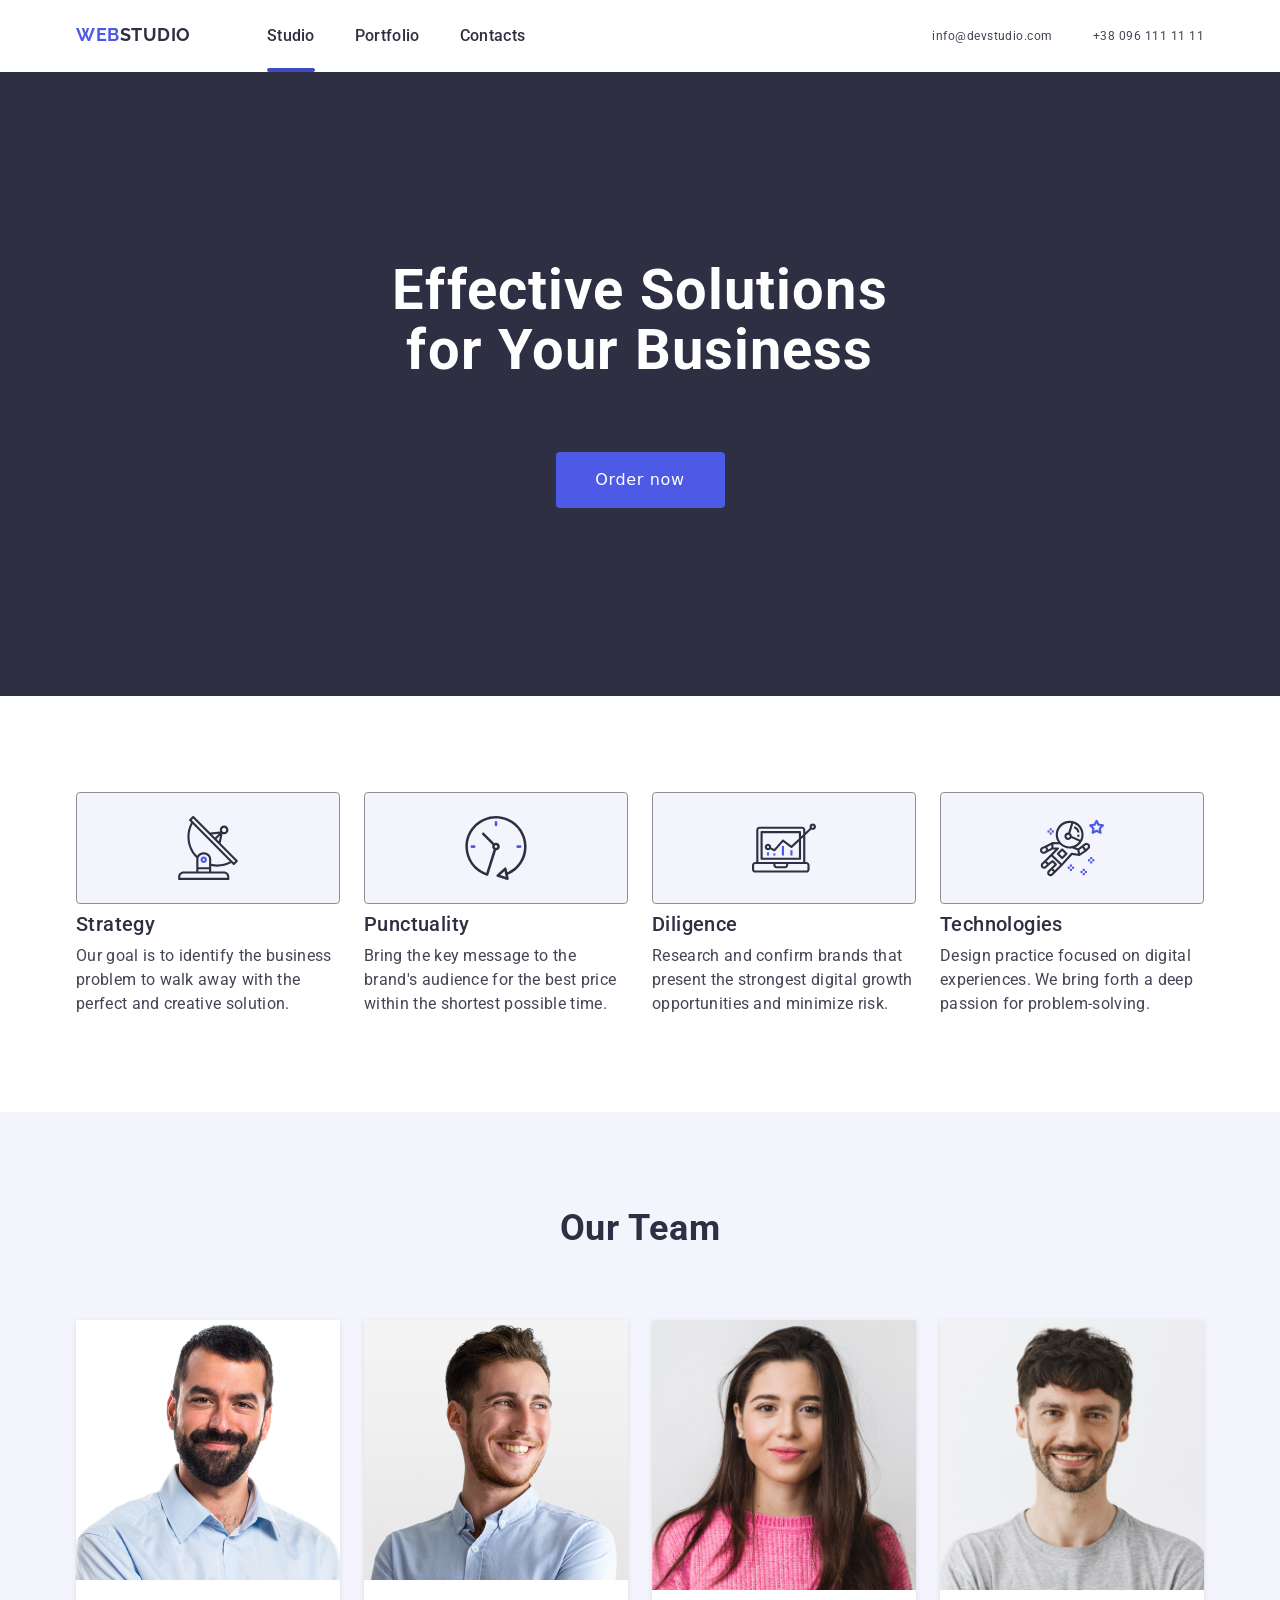
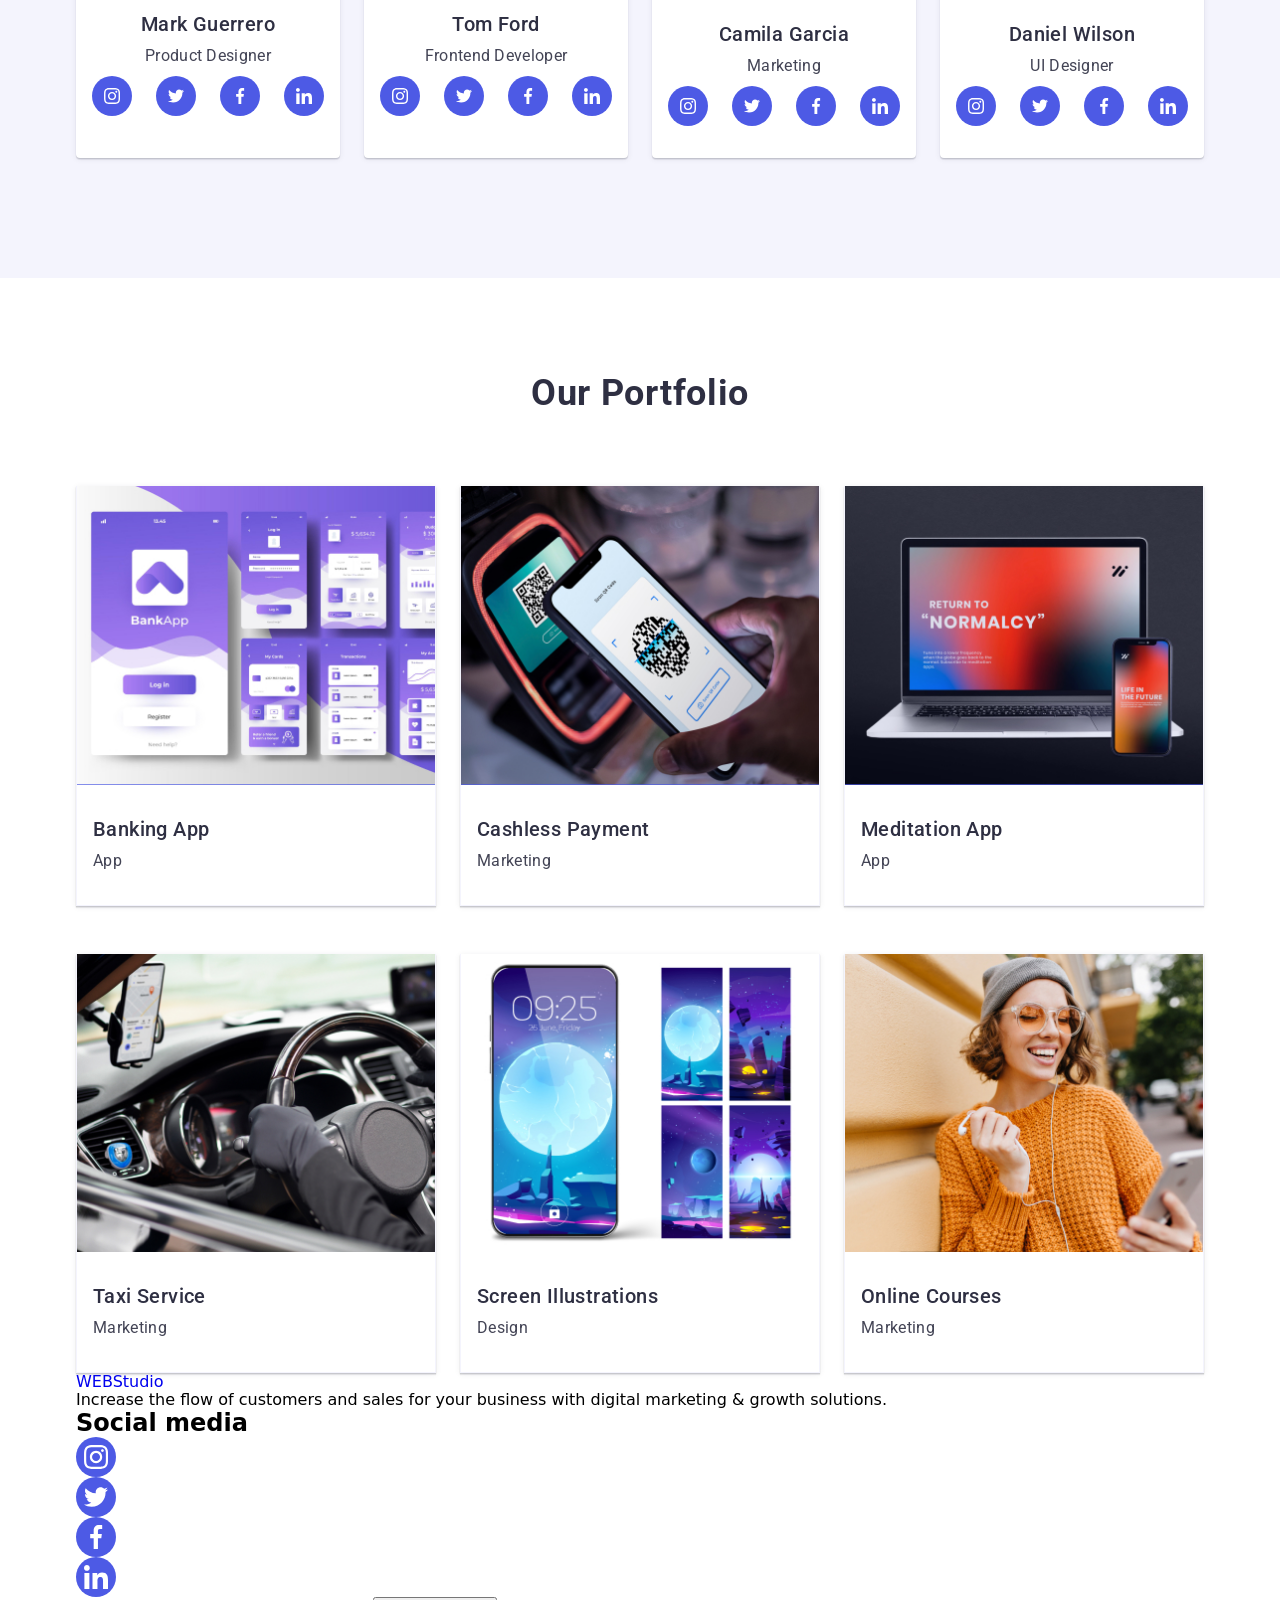
==== commit 3144902a: "fix" ====
--- a/index.html
+++ b/index.html
@@ -661,8 +661,9 @@
           </div>
           <div class="subscribe-footer">
             <form action="javascript:void(0);" autocomplete="off">
-              <label class="social-footer-label" for="footer-mail"> Subscribe </label>
               <div class="subscribe-footer-container">
+                <label class="social-footer-label" for="footer-mail"> Subscribe </label>
+
                 <input class="subscribe-input" type="email" id="footer-mail" placeholder="E-mail" />
                 <button class="subscribe-button button" type="button">
                   Subscribe
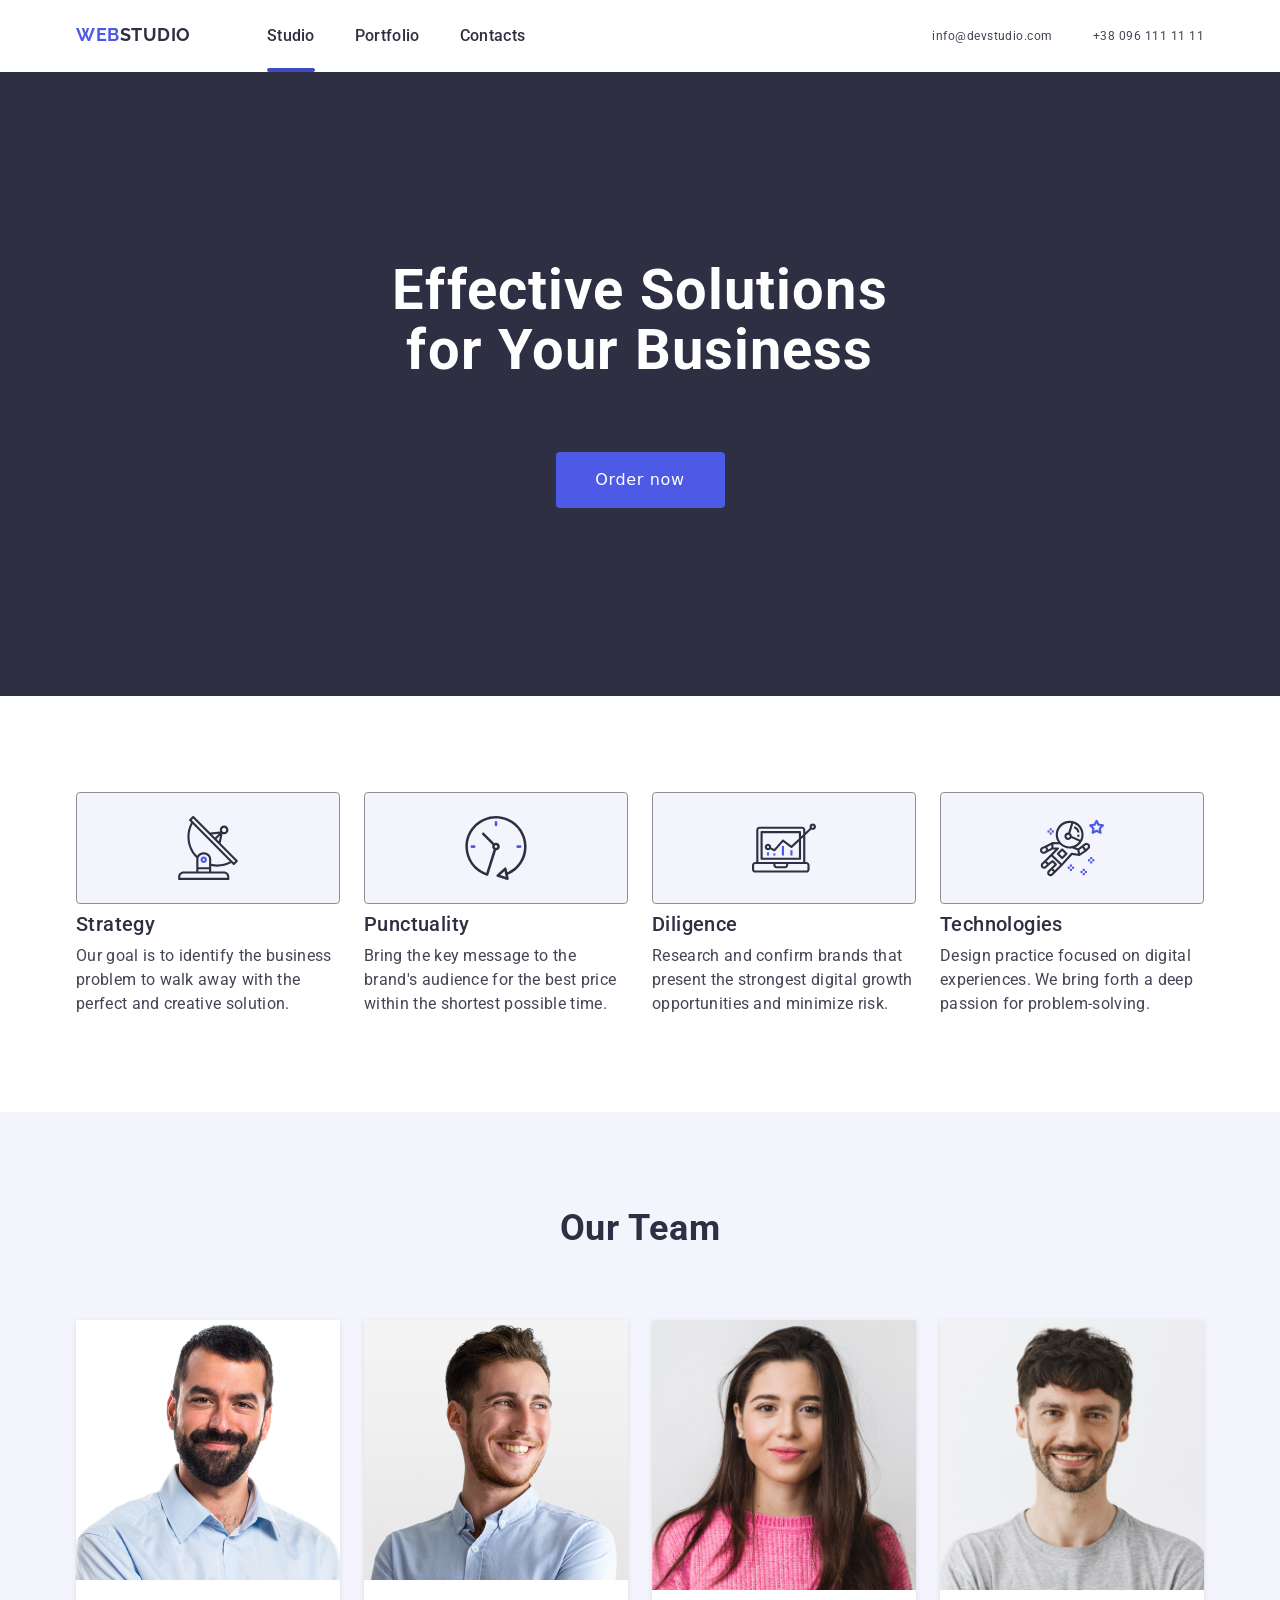
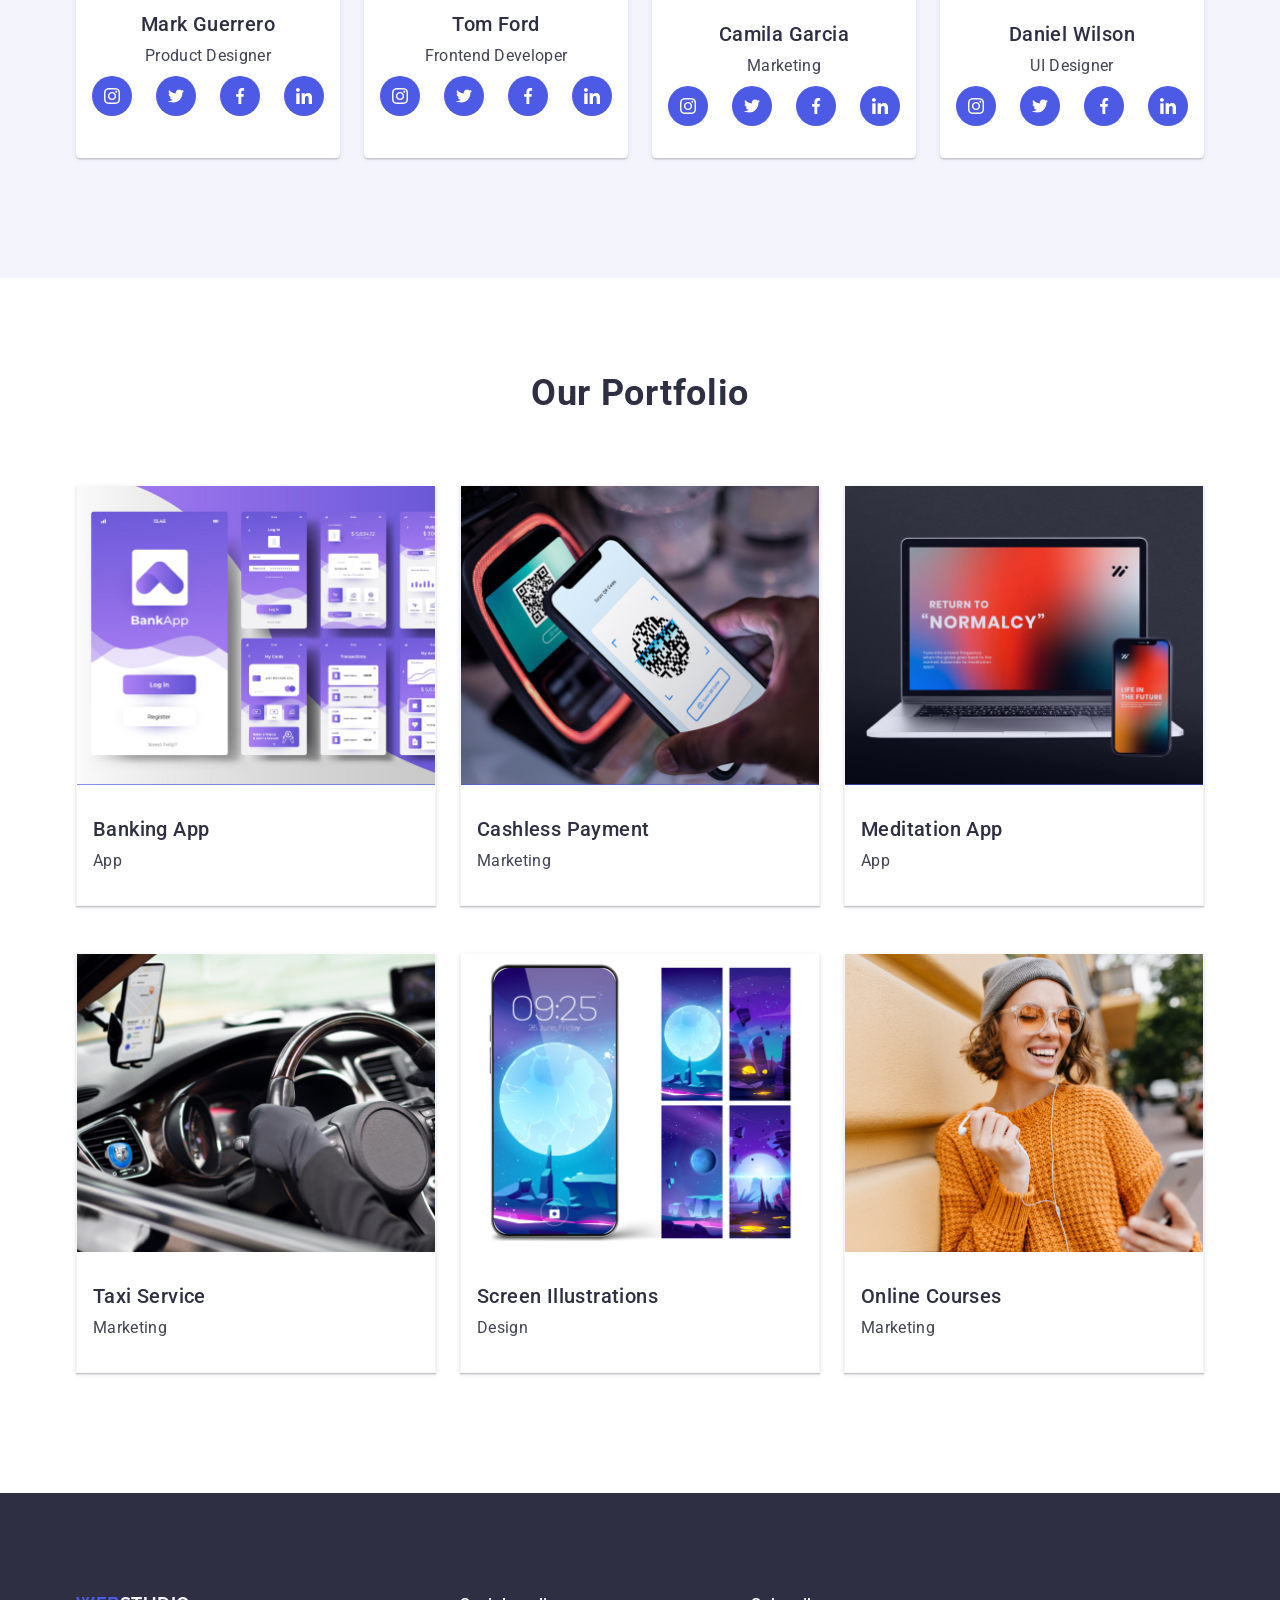
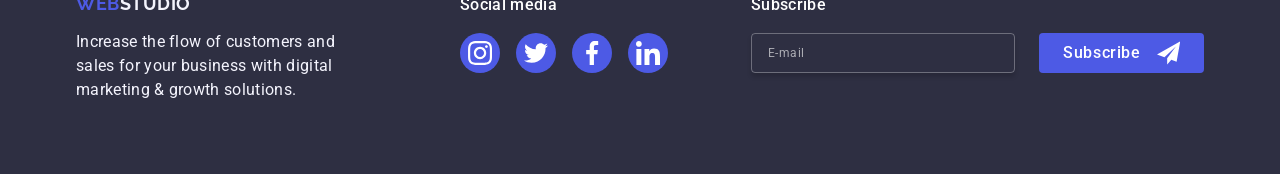
==== commit 260b5c9d: "fix" ====
--- a/index.html
+++ b/index.html
@@ -663,14 +663,20 @@
             <form action="javascript:void(0);" autocomplete="off">
               <div class="subscribe-footer-container">
                 <label class="social-footer-label" for="footer-mail"> Subscribe </label>
-
-                <input class="subscribe-input" type="email" id="footer-mail" placeholder="E-mail" />
-                <button class="subscribe-button button" type="button">
-                  Subscribe
-                  <svg class="icon-send" width="24px" height="24px">
-                    <use href="./images/icons/sprite.svg#send"></use>
-                  </svg>
-                </button>
+                <div class="subscribe-wrap">
+                  <input
+                    class="subscribe-input"
+                    type="email"
+                    id="footer-mail"
+                    placeholder="E-mail"
+                  />
+                  <button class="subscribe-button button" type="button">
+                    Subscribe
+                    <svg class="icon-send" width="24px" height="24px">
+                      <use href="./images/icons/sprite.svg#send"></use>
+                    </svg>
+                  </button>
+                </div>
               </div>
             </form>
           </div>
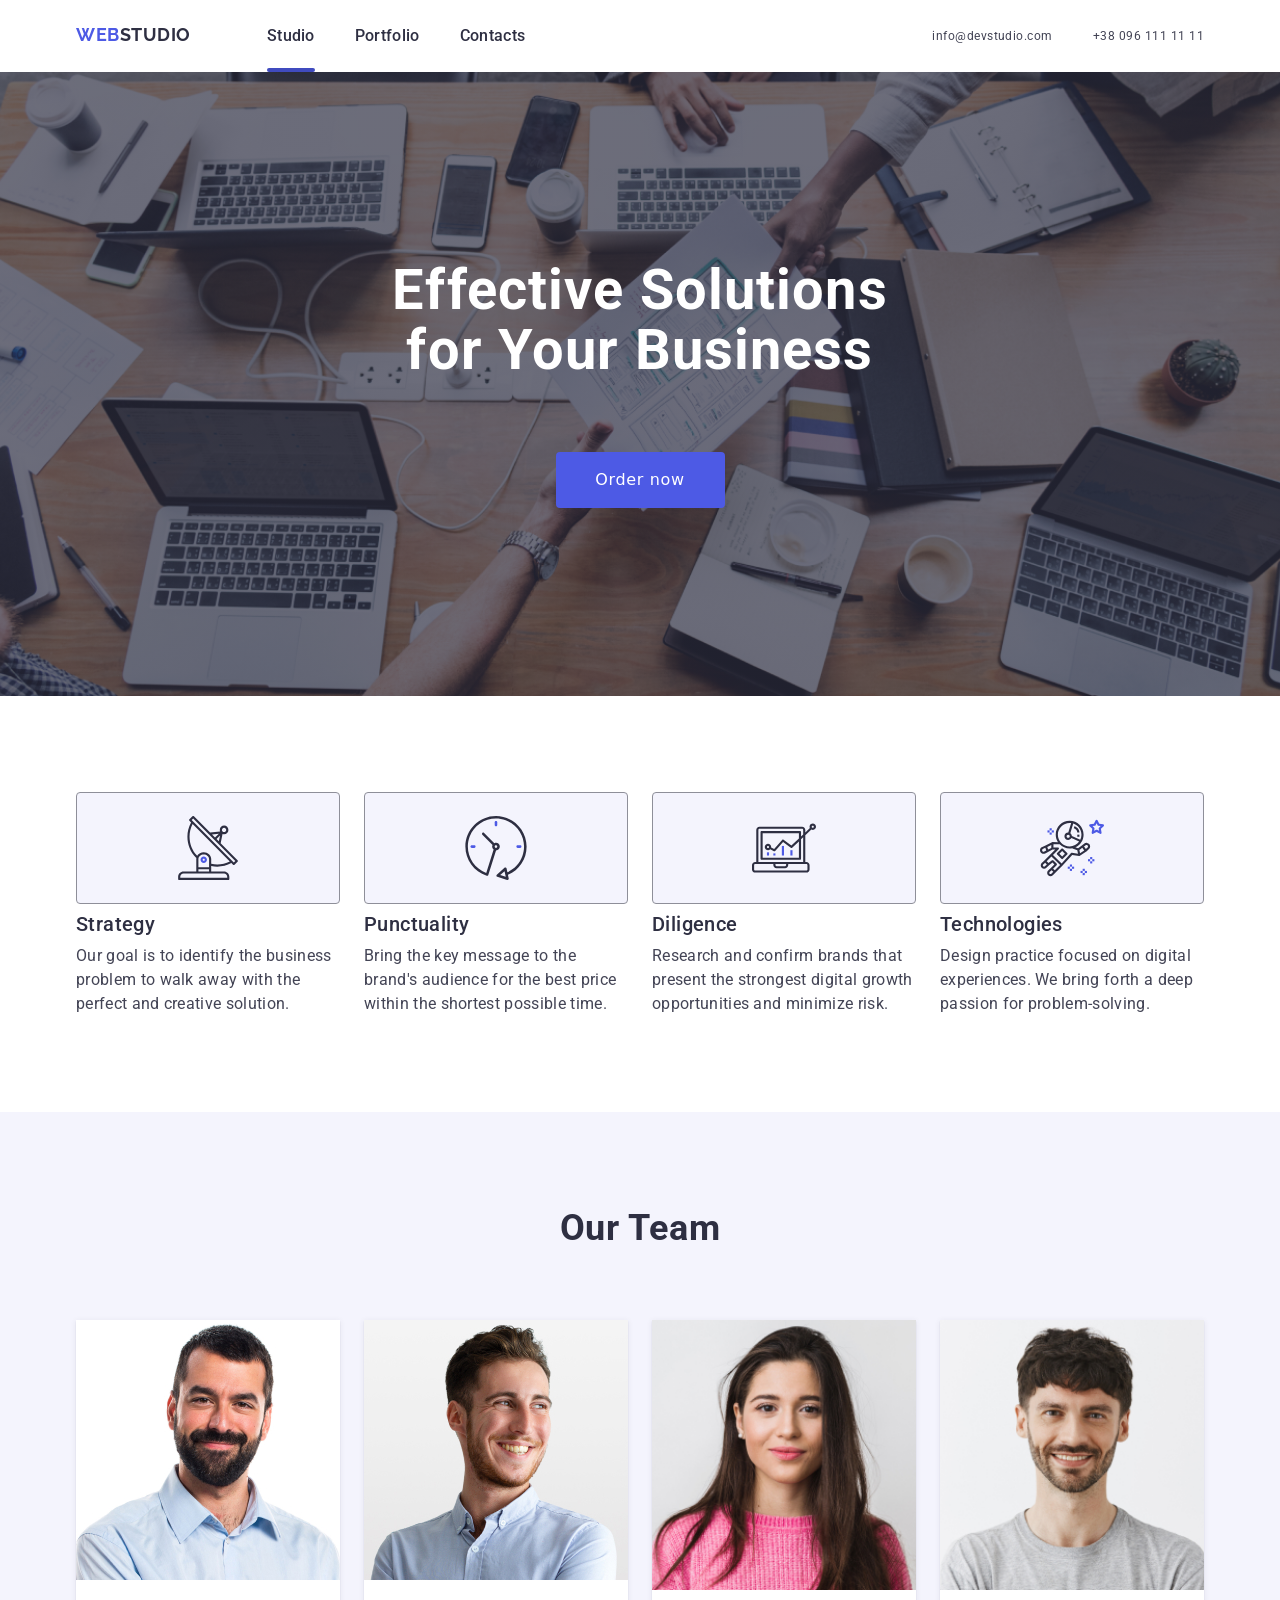
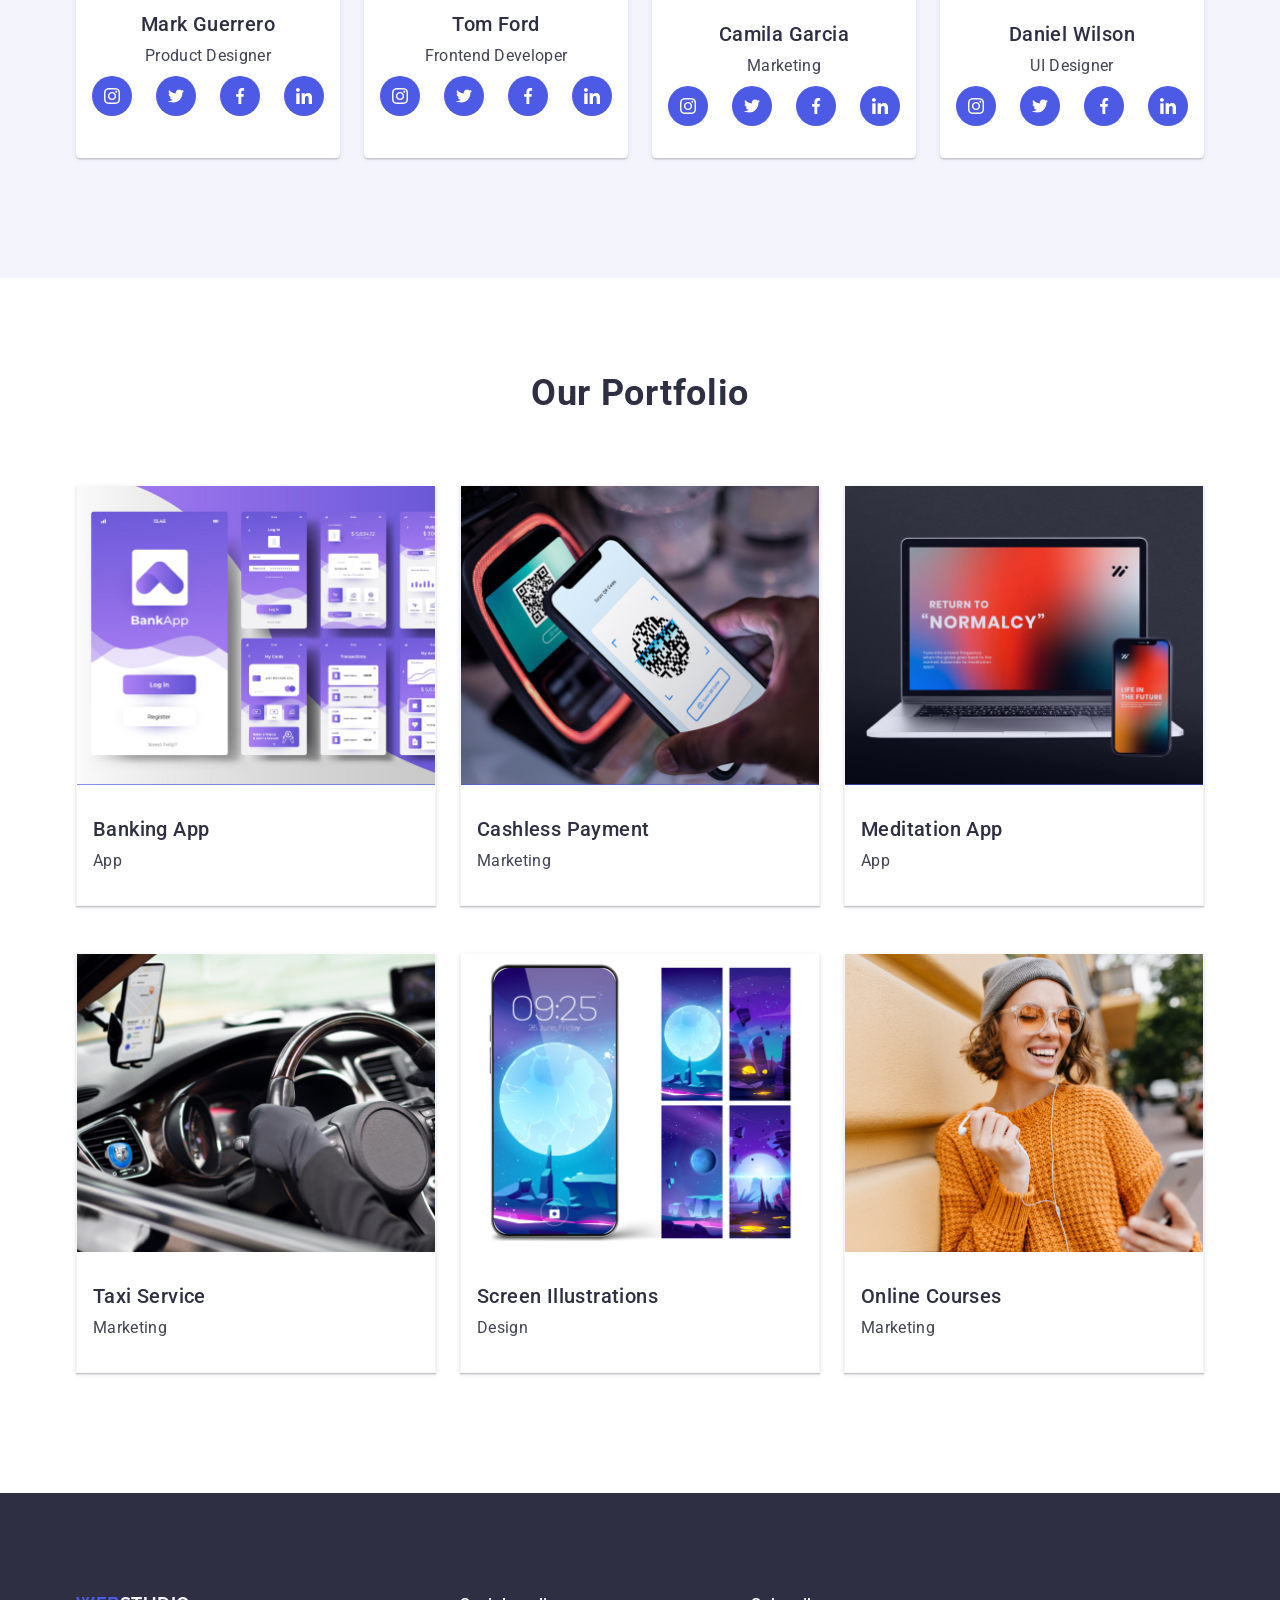
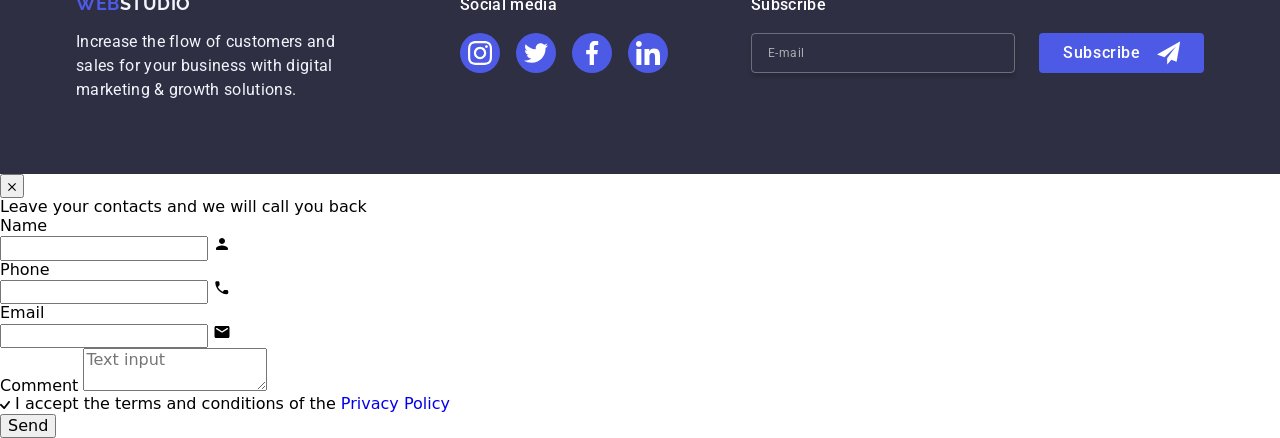
==== commit 2b82fce0: "fix" ====
--- a/index.html
+++ b/index.html
@@ -685,7 +685,7 @@
     </footer>
 
     <!-- ======================BACKDROP MODAL====================== -->
-    <!--     
+
     <div class="backdrop is-hidden" data-modal>
       <div class="modal">
         <button class="button button-modal-close" data-modal-close>
@@ -693,7 +693,7 @@
             <use href="./images/icons/sprite.svg#icon-close"></use>
           </svg>
         </button>
-         
+
         <form class="modal-form" autocomplete="off">
           <p class="modal-title">Leave your contacts and we will call you back</p>
           <div class="form-field">
@@ -770,7 +770,7 @@
           <button class="form-button" type="submit">Send</button>
         </form>
       </div>
-    </div> -->
+    </div>
     <!-- ====================== MOBILE MENU ====================== -->
     <div class="mobile-menu is-hidden" data-mobile>
       <button type="button" class="mobile-menu-close-btn" data-mobile-close>
--- a/css/styles.css
+++ b/css/styles.css
@@ -1,149 +1,5 @@
 /* 
 
-
-
-
-
-.page-footer {
-  background-color: var(--page-footer-bgcolor); 
-  margin-top: 120px;
-  display: flex;
-}
-
-.footer-container {
-  display: flex;
-  padding-top: 100px;
-  padding-bottom: 100px;
-  justify-content: space-between;
-  flex-wrap: wrap;
-}
-
-.foot-logo {
-  display: inline-block;
-  font-family: var(--logo-font-family); 
-  font-weight: 700;
-  text-transform: uppercase;
-  line-height: 1.17;
-  letter-spacing: 0.03em;
-  font-size: 18px;
-  color: var(--logo-color); 
-  padding-bottom: 16px;
-  transition: color 250ms cubic-bezier(0.4, 0, 0.2, 1);
-}
-.foot-logo:hover,
-.foot-logo:focus {
-  color: #404bbf;
-}
-.logo-part {
-  color: var(--foot-logo-part-color); 
-}
-.foot-text {
-  letter-spacing: 0.02em;
-  color: var(--foot-text-color); 
-  line-height: 1.5;
-  max-width: 264px;
-}
-
-.social-footer {
-  padding-right: 80px;
-}
-.footer-info {
-  padding-right: 120px;
-}
-
-.social-footer-titel {
-  color: #fff;
-  font-family: Roboto;
-  font-size: 16px;
-  font-style: normal;
-  font-weight: 500;
-  line-height: 1.5;
-  letter-spacing: 0.02em;
-}
-
-.social-list-footer {
-  display: flex;
-  column-gap: 16px;
-  margin-top: 16px;
-}
-
-.social-list-footer .social-link:hover,
-.social-list-footer .social-link:focus {
-  background-color: #31d0aa;
-}
-
-.social-footer-label {
-  display: block;
-  color: #fff;
-  font-family: Roboto;
-  font-size: 16px;
-  font-style: normal;
-  font-weight: 500;
-  line-height: 1.5;
-  letter-spacing: 0.02em;
-}
-
-.subscribe-footer-container {
-  display: flex;
-  align-items: baseline;
-  flex-wrap: wrap;
-}
-
-.subscribe-input {
-  width: 264px;
-  height: 40px;
-
-  font-family: Roboto;
-  font-size: 12px;
-  font-style: normal;
-  font-weight: 400;
-  line-height: 2;
-  letter-spacing: 0.04em;
-
-  color: #fff;
-  background-color: inherit;
-  border: 1px solid #e7e9fc;
-  border-radius: 4px;
-  margin-top: 16px;
-  margin-right: 24px;
-  padding-left: 16px;
-}
-
-.subscribe-input::placeholder {
-  color: white;
-}
-
-.subscribe-button {
-  position: relative;
-  display: inline-flex;
-  align-items: center;
-  color: var(--hero-button-text-color);
-  background-color: var(--hero-button-bgcolor);
-  border-radius: 4px;
-  padding: 8px 64px 8px 24px;
-  border: none;
-  gap: 16px;
-
-  font-family: Roboto;
-  font-size: 16px;
-  font-style: normal;
-  font-weight: 500;
-  line-height: 1.5;
-  letter-spacing: 0.04em;
-  text-align: center;
-  transition: background-color 250ms cubic-bezier(0.4, 0, 0.2, 1);
-}
-
-.subscribe-button:hover,
-.subscribe-button:focus {
-  background-color: var(--hero-button-hover-bgcolor); 
-}
-
-.icon-send {
-  position: absolute;
-  right: 24px;
-  fill: #fff;
-}
 
 
 .backdrop {
--- a/css/index.css
+++ b/css/index.css
@@ -14,3 +14,4 @@
 @import './layout/team.css';
 @import './layout/portfolio.css';
 @import './layout/footer.css';
+@import './layout/modal.css';
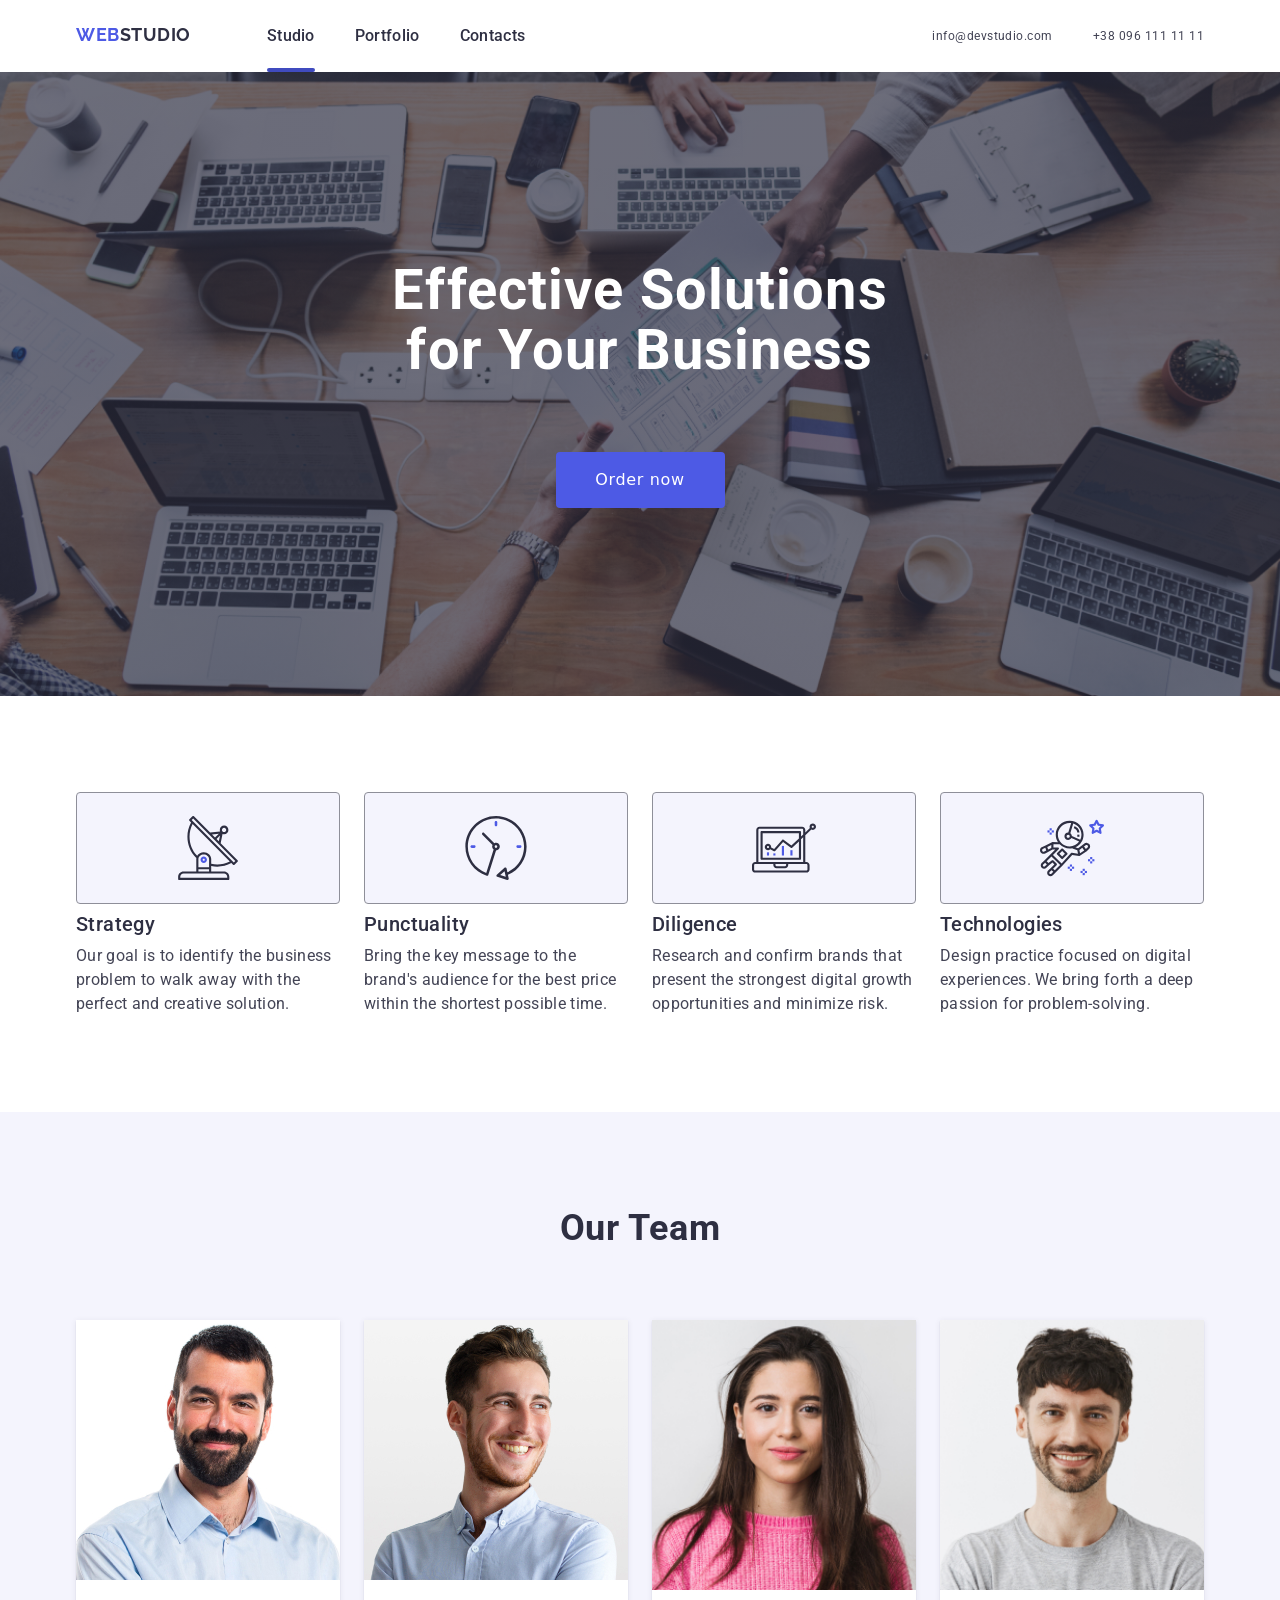
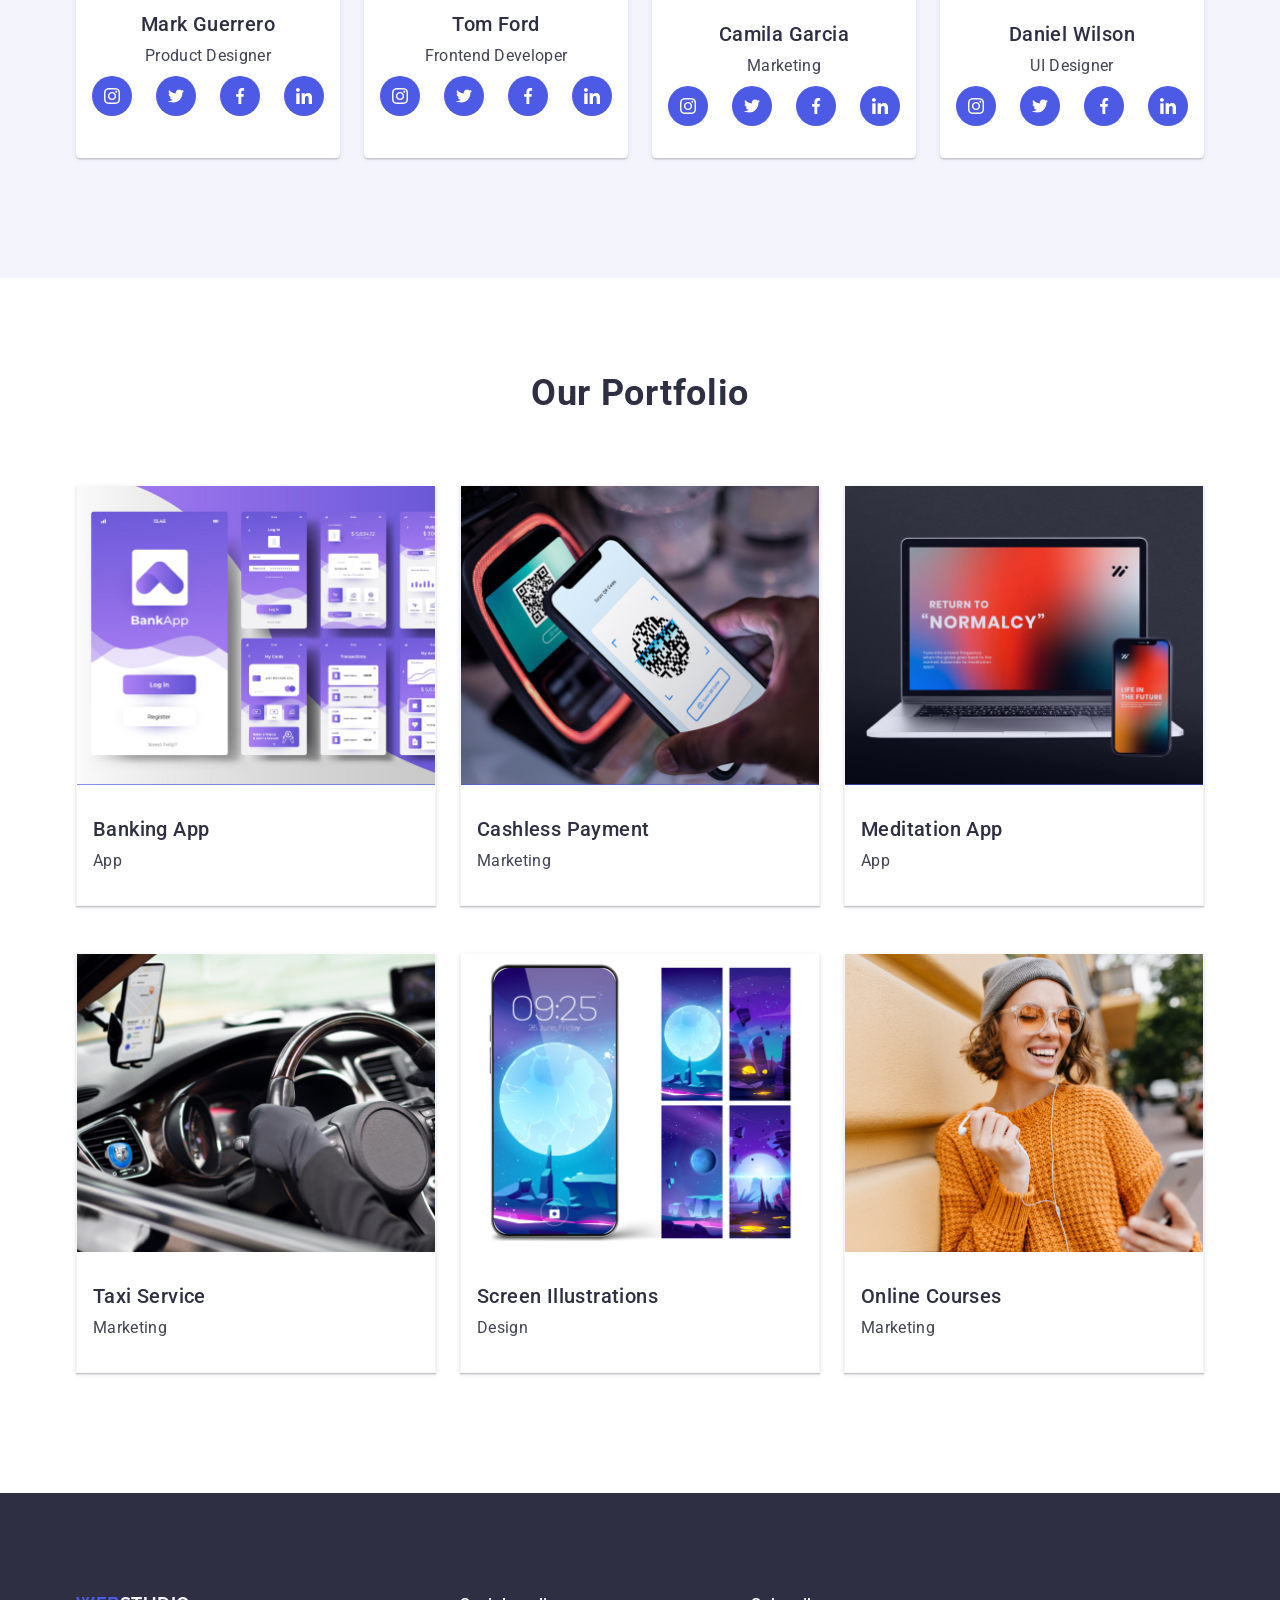
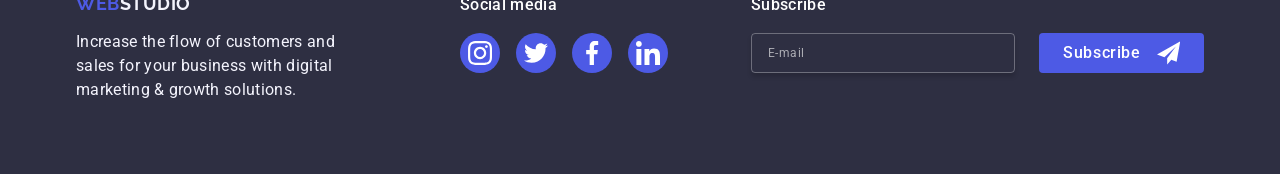
==== commit b3b0444d: "fix" ====
--- a/index.html
+++ b/index.html
@@ -860,7 +860,7 @@
       </div>
     </div>
     <!-- script -->
-    <!-- <script src="./js/modal.js"></script> -->
+    <script src="./js/modal.js"></script>
     <script src="./js/mobile_menu.js"></script>
   </body>
 </html>
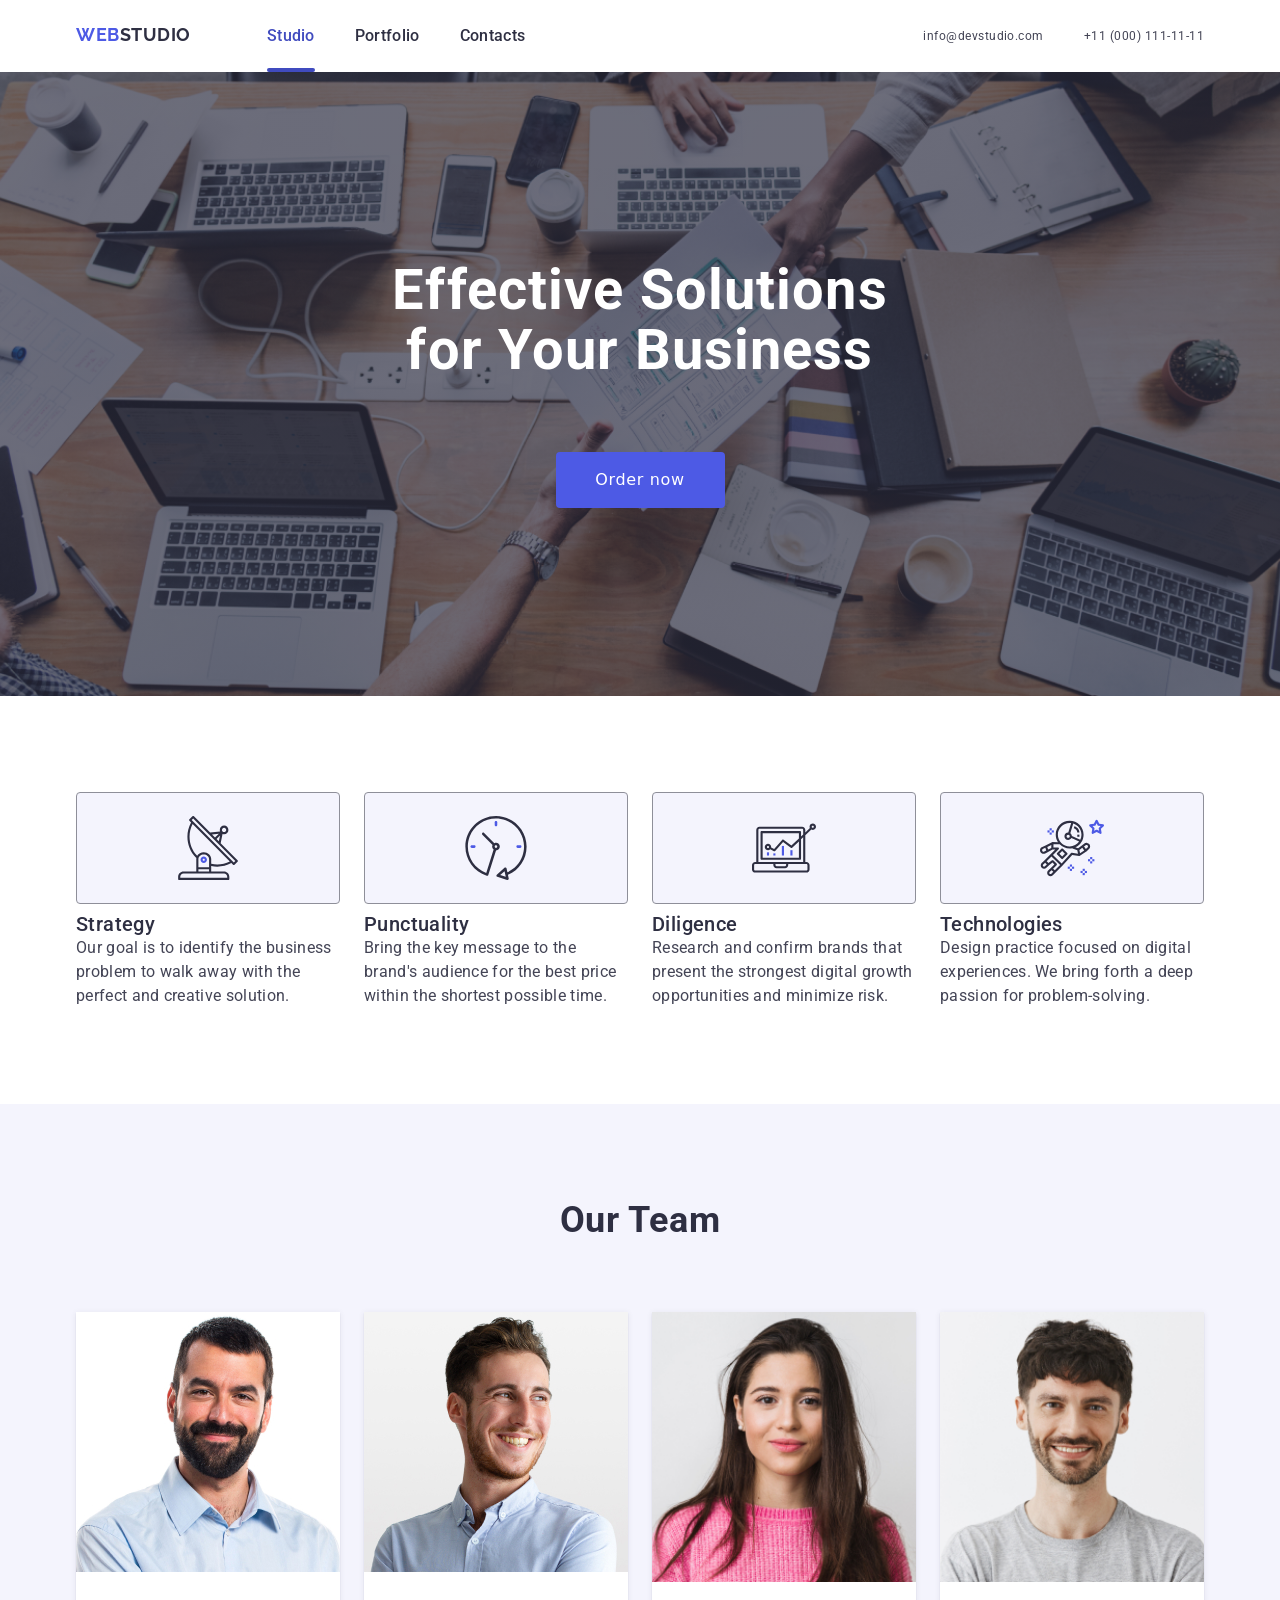
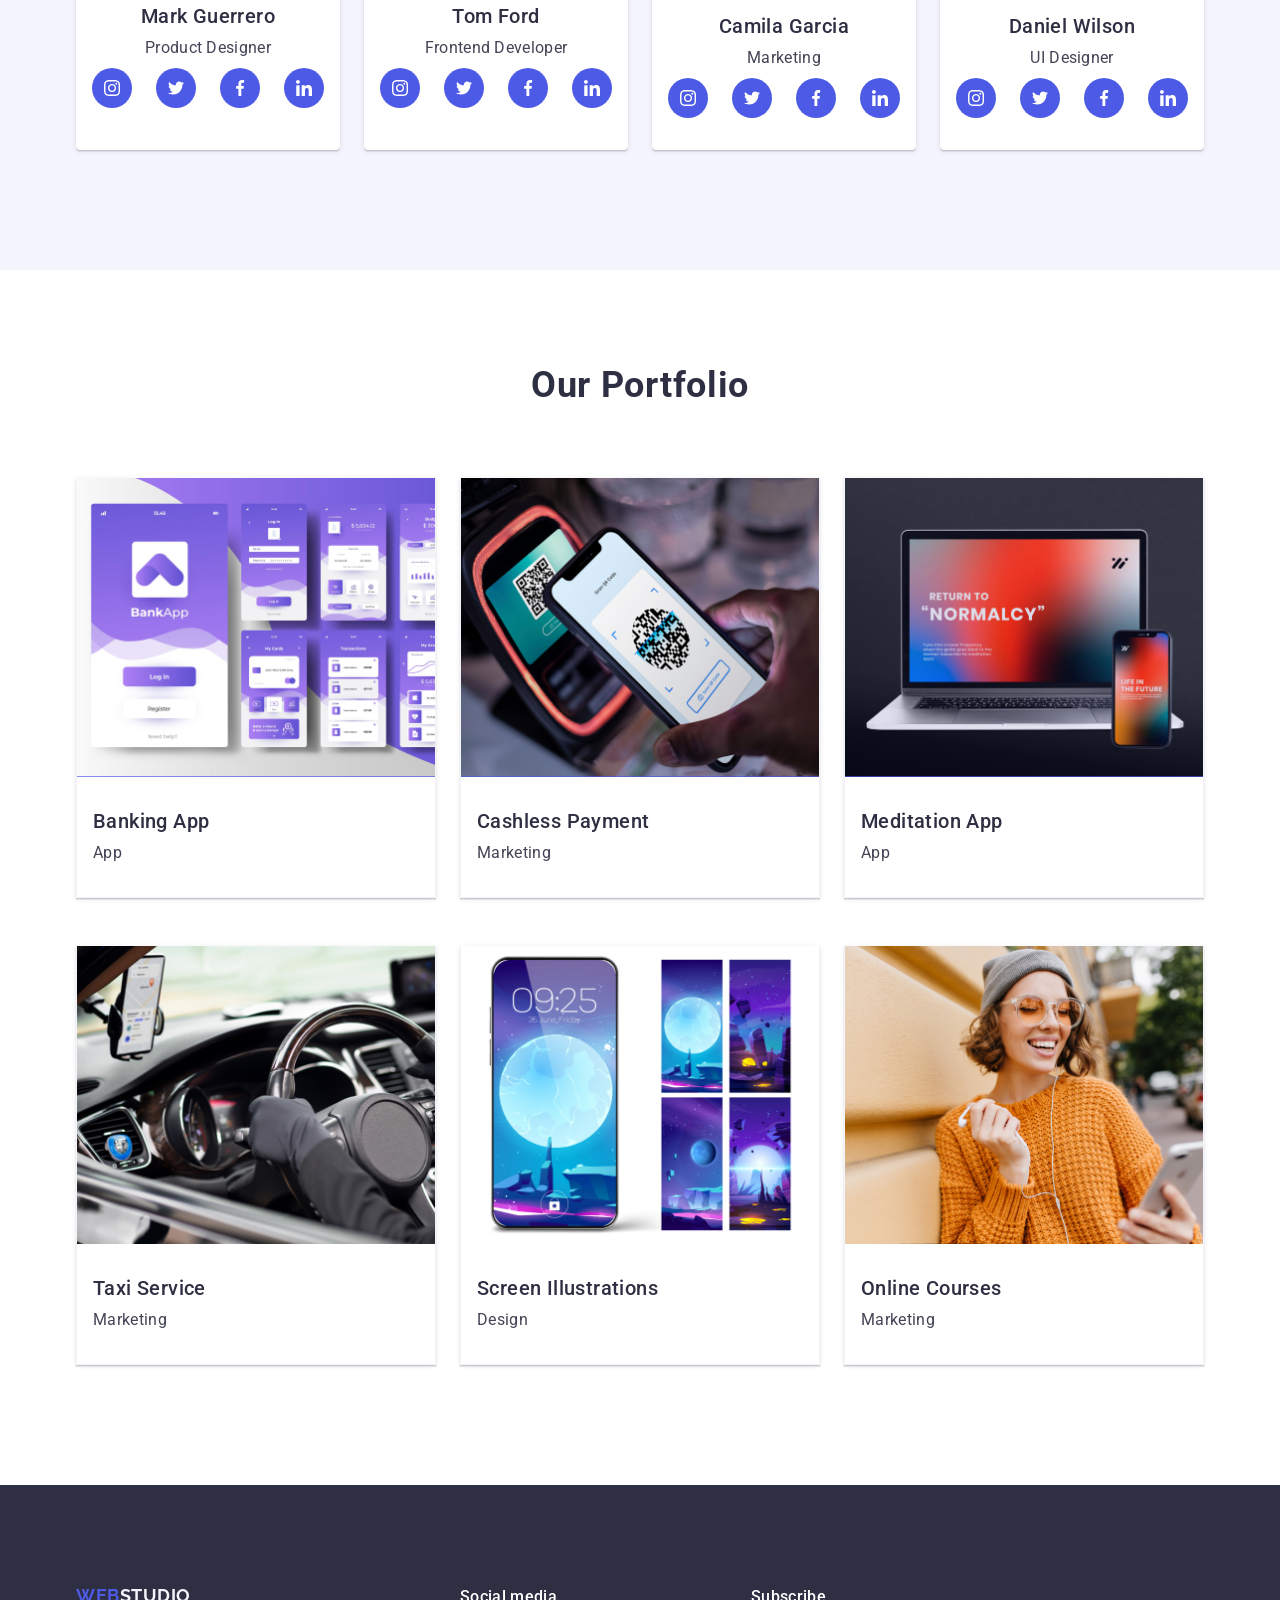
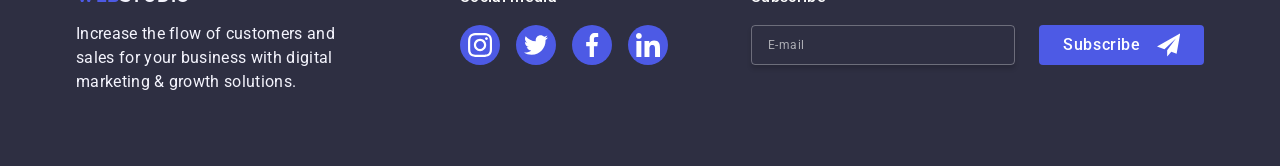
==== commit e29c0700: "modify" ====
--- a/index.html
+++ b/index.html
@@ -25,14 +25,14 @@
   <body>
     <!--Page's header-->
 
-    <header class="page-header">
+    <header id="contacts-link" class="page-header">
       <div class="container page-header-container">
         <nav class="page-nav">
           <a class="head-logo link" href="./index.html">WEB<span class="logo-head">Studio</span></a>
           <ul class="menu list">
             <li class="item"><a class="current-link link" href="./index.html">Studio</a></li>
-            <li class="item text"><a class="link" href="">Portfolio</a></li>
-            <li class="item"><a class="link" href="">Contacts</a></li>
+            <li class="item text"><a class="link" href="#portfolio-link">Portfolio</a></li>
+            <li class="item"><a class="link" href="#contacts-link">Contacts</a></li>
           </ul>
         </nav>
         <button type="button" class="open-mobile-menu-btn" data-mobile-open>
@@ -51,7 +51,7 @@
               <a class="link" href="mailto:info@devstudio.com">info@devstudio.com</a>
             </li>
             <li class="item">
-              <a class="link" href="tel:+380961111111">+38 096 111 11 11</a>
+              <a class="link" href="tel:+110001111111">+11 (000) 111-11-11</a>
             </li>
           </ul>
         </address>
@@ -425,7 +425,7 @@
 
       <section class="portfolio section">
         <div class="container">
-          <h2 class="portfolio-title">Our Portfolio</h2>
+          <h2 id="portfolio-link" class="portfolio-title">Our Portfolio</h2>
           <ul class="portfolio-list list">
             <li class="portfolio-list-item">
               <div class="thumb-overlay">
@@ -757,14 +757,17 @@
               value="true"
               required
             />
+
             <label class="policy-label" for="chek-policy">
               <span class="policy-own-chekbox">
-                <svg class="policy-check" width="10" height="8" aria-label="policy check mark">
+                <svg class="policy-check-icon" width="10" height="8" aria-label="policy check mark">
                   <use href="./images/icons/sprite.svg#icon-checked"></use>
                 </svg>
               </span>
-              I accept the terms and conditions of the
-              <a href="#" class="policy-link link">Privacy Policy</a>
+              <div class="text-and-link">
+                <span class="policy-text">I accept the terms and conditions of the</span>
+                <a href="#" class="policy-link link"> Privacy Policy</a>
+              </div>
             </label>
           </div>
           <button class="form-button" type="submit">Send</button>
@@ -792,12 +795,12 @@
       </div>
       <div class="mobile-list-contact">
         <address class="mobile-menu-address">
-          <ul class="contact-list list">
+          <ul class="mobile-contact-list list">
+            <li class="item">
+              <a class="link" href="tel:+110001111111">+11 (000) 111-11-11</a>
+            </li>
             <li class="item">
               <a class="link" href="mailto:info@devstudio.com">info@devstudio.com</a>
-            </li>
-            <li class="item">
-              <a class="link" href="tel:+380961111111">+38 096 111 11 11</a>
             </li>
           </ul>
         </address>
@@ -811,7 +814,7 @@
                 rel="noopener noreferrer nofollow"
                 aria-label="link instagram"
               >
-                <svg class="mobile-list-icon" width="16" height="16">
+                <svg class="mobile-list-icon" width="24" height="24">
                   <use href="./images/icons/sprite.svg#icon-instagram"></use>
                 </svg>
               </a>
@@ -824,7 +827,7 @@
                 rel="noopener noreferrer nofollow"
                 aria-label="link instagram"
               >
-                <svg class="mobile-list-icon" width="16" height="16">
+                <svg class="mobile-list-icon" width="24" height="24">
                   <use href="./images/icons/sprite.svg#icon-twitter"></use>
                 </svg>
               </a>
@@ -837,7 +840,7 @@
                 rel="noopener noreferrer nofollow"
                 aria-label="link instagram"
               >
-                <svg class="mobile-list-icon" width="16" height="16">
+                <svg class="mobile-list-icon" width="24" height="24">
                   <use href="./images/icons/sprite.svg#icon-facebook"></use>
                 </svg>
               </a>
@@ -850,7 +853,7 @@
                 rel="noopener noreferrer nofollow"
                 aria-label="link instagram"
               >
-                <svg class="mobile-list-icon" width="16" height="16">
+                <svg class="mobile-list-icon" width="24" height="24">
                   <use href="./images/icons/sprite.svg#icon-linkedin"></use>
                 </svg>
               </a>
